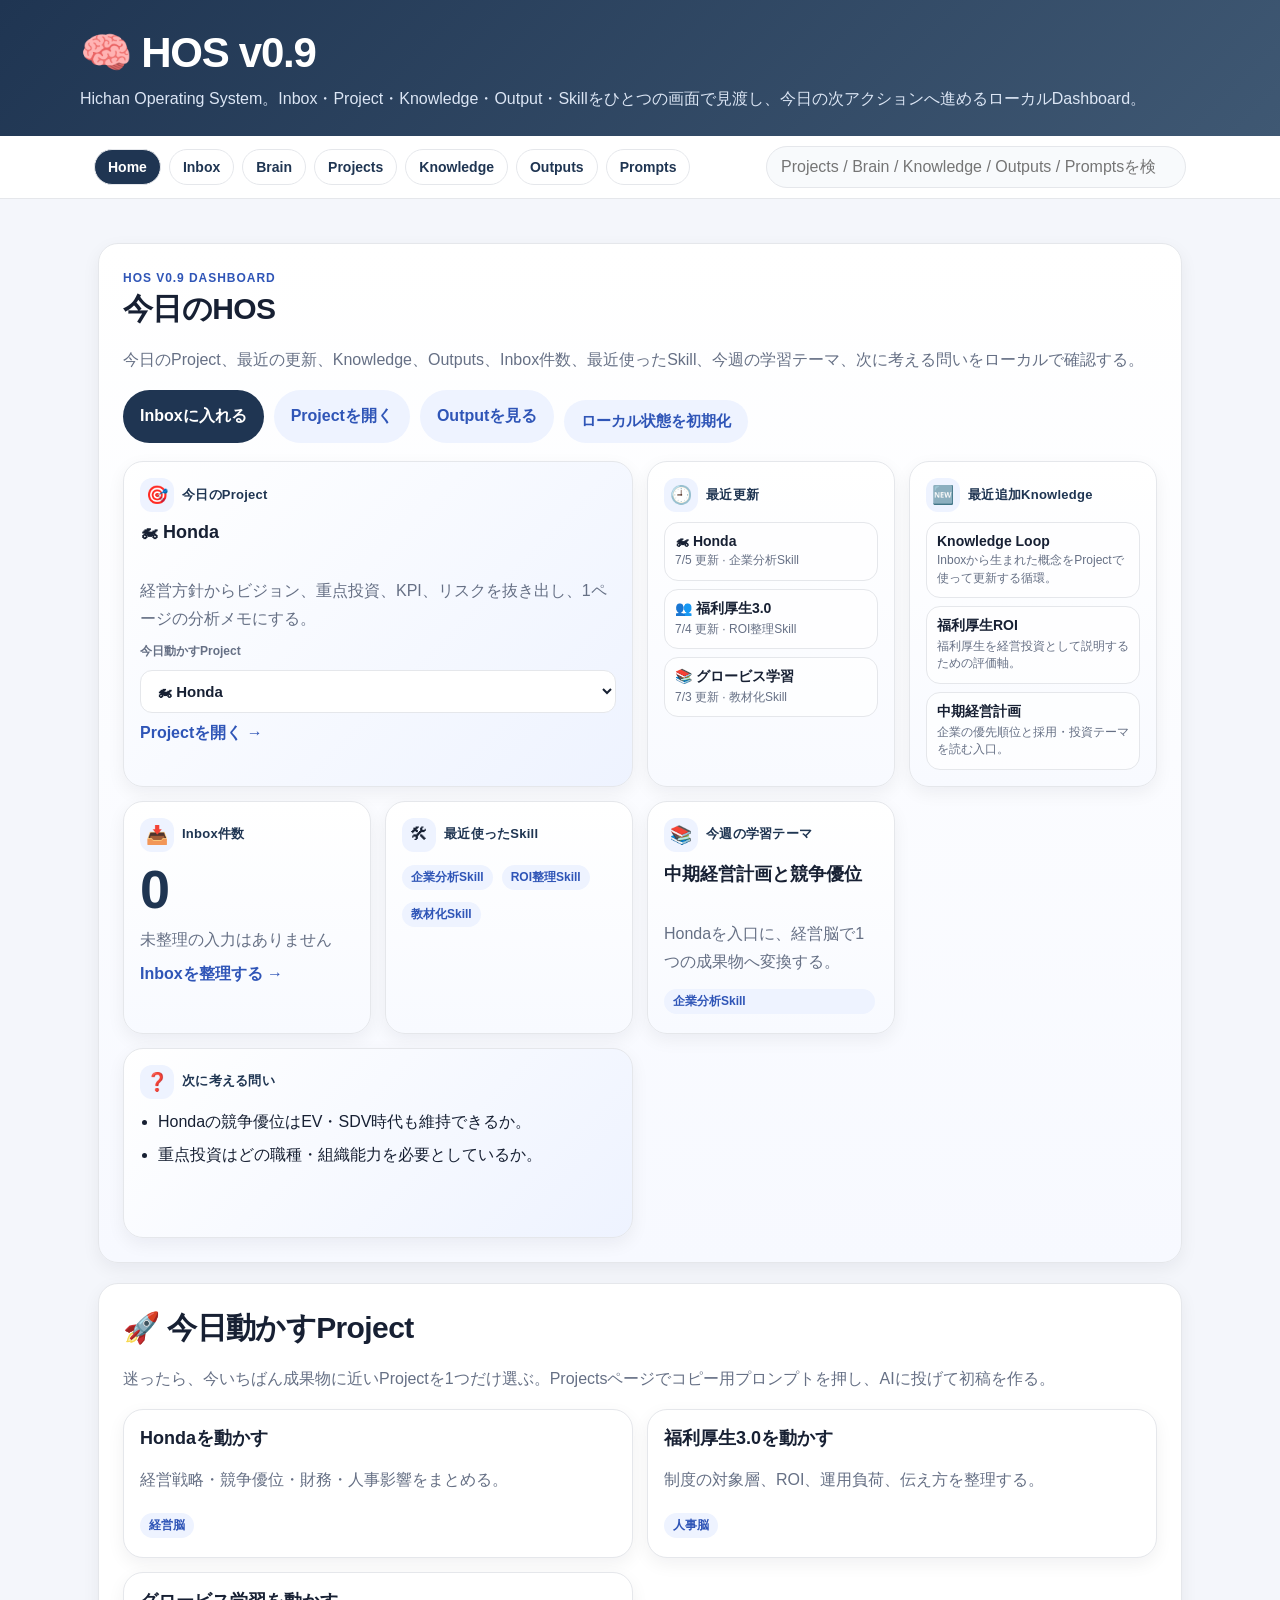
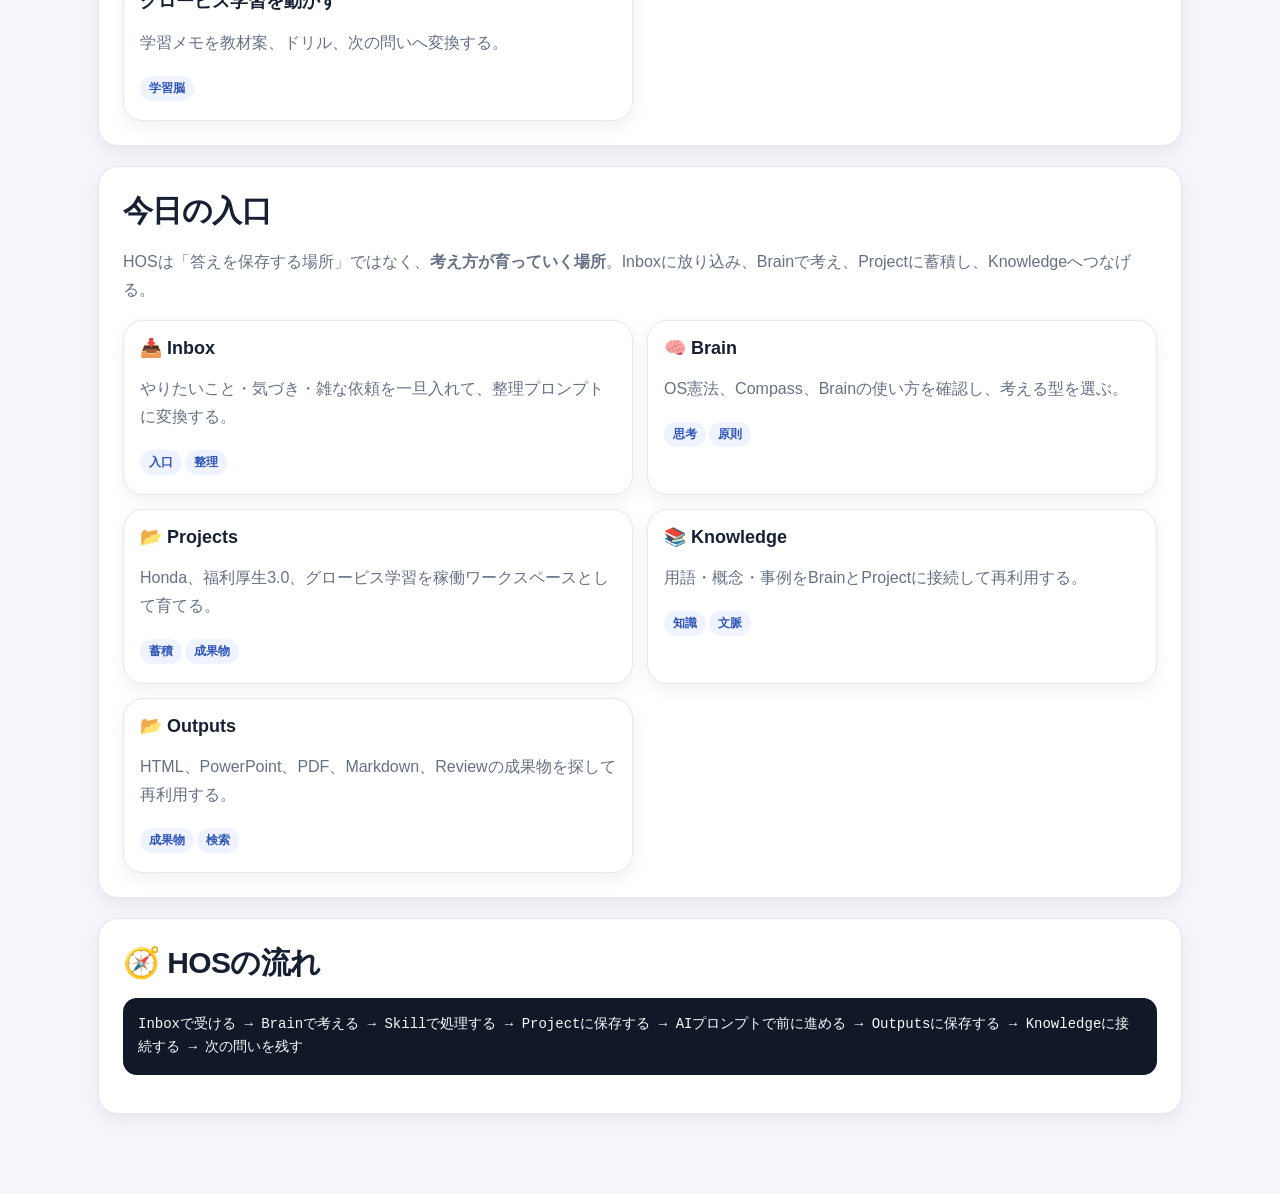
==== index.html @ cfd5c07a "📂 HOS v0.9 Outputs Library" ====
<!DOCTYPE html><html lang="ja"><head><meta charset="UTF-8"><meta name="viewport" content="width=device-width,initial-scale=1.0"><title>HOS v0.9 | Dashboard</title><link rel="stylesheet" href="style.css"></head><body>
<header><div class="header-inner"><h1>🧠 HOS v0.9</h1><p>Hichan Operating System。Inbox・Project・Knowledge・Output・Skillをひとつの画面で見渡し、今日の次アクションへ進めるローカルDashboard。</p></div></header><nav><div class="nav-inner"><div class="nav-links"><a class="active" href="index.html">Home</a><a href="inbox.html">Inbox</a><a href="brain.html">Brain</a><a href="projects.html">Projects</a><a href="knowledge.html">Knowledge</a><a href="outputs.html">Outputs</a><a href="prompts.html">Prompts</a></div><div class="global-search" role="search"><label class="sr-only" for="globalSearch">HOS全体を検索</label><input id="globalSearch" type="search" placeholder="Projects / Brain / Knowledge / Outputs / Promptsを検索" autocomplete="off"><div id="searchResults" class="search-results" aria-live="polite"></div></div></div></nav>
<main>
<section class="dashboard real-dashboard" id="dashboard"><div class="section-head"><p class="eyebrow">HOS v0.9 Dashboard</p><h2>今日のHOS</h2><p>今日のProject、最近の更新、Knowledge、Outputs、Inbox件数、最近使ったSkill、今週の学習テーマ、次に考える問いをローカルで確認する。</p></div>
<div class="dashboard-actions"><a class="button-link" href="inbox.html">Inboxに入れる</a><a class="button-link ghost" href="projects.html">Projectを開く</a><a class="button-link ghost" href="outputs.html">Outputを見る</a><button class="copy" type="button" onclick="resetDashboardLocalData()">ローカル状態を初期化</button></div>
<div class="dashboard-grid widgets">
<section class="dash-card widget today-project" id="widget-today-project"><div class="widget-head"><span>🎯</span><p>今日のProject</p></div><h3 id="todayProjectTitle">読み込み中</h3><p id="todayProjectSummary">Projectを選ぶと、次アクションとAI Launchへすぐ移動できます。</p><label class="field-label" for="todayProjectSelect">今日動かすProject</label><select id="todayProjectSelect" class="selectbox" aria-label="今日のProjectを選択"></select><a id="todayProjectLink" class="text-link" href="projects.html">Projectを開く →</a></section>
<section class="dash-card widget" id="widget-recent-updates"><div class="widget-head"><span>🕘</span><p>最近更新</p></div><div id="recentUpdates" class="widget-list"></div></section>
<section class="dash-card widget" id="widget-recent-knowledge"><div class="widget-head"><span>🆕</span><p>最近追加Knowledge</p></div><div id="recentKnowledge" class="widget-list"></div></section>
<section class="dash-card widget metric" id="widget-inbox-count"><div class="widget-head"><span>📥</span><p>Inbox件数</p></div><strong id="inboxCount">0</strong><p id="inboxCountLabel">未整理の入力</p><a class="text-link" href="inbox.html">Inboxを整理する →</a></section>
<section class="dash-card widget" id="widget-recent-skills"><div class="widget-head"><span>🛠</span><p>最近使ったSkill</p></div><div id="recentSkills" class="skill-stack"></div></section>
<section class="dash-card widget" id="widget-week-theme"><div class="widget-head"><span>📚</span><p>今週の学習テーマ</p></div><h3 id="weekThemeTitle">読み込み中</h3><p id="weekThemeSummary"></p><span id="weekThemeBadge" class="badge"></span></section>
<section class="dash-card widget questions" id="widget-next-questions"><div class="widget-head"><span>❓</span><p>次に考える問い</p></div><ul id="nextQuestions"></ul></section>
</div></section>
<section class="section" id="dashboard-projects"><h2>🚀 今日動かすProject</h2><p>迷ったら、今いちばん成果物に近いProjectを1つだけ選ぶ。Projectsページでコピー用プロンプトを押し、AIに投げて初稿を作る。</p><div class="grid"><a class="card" href="projects.html#honda"><h3>Hondaを動かす</h3><p>経営戦略・競争優位・財務・人事影響をまとめる。</p><span class="badge">経営脳</span></a><a class="card" href="projects.html#benefits"><h3>福利厚生3.0を動かす</h3><p>制度の対象層、ROI、運用負荷、伝え方を整理する。</p><span class="badge">人事脳</span></a><a class="card" href="projects.html#globis"><h3>グロービス学習を動かす</h3><p>学習メモを教材案、ドリル、次の問いへ変換する。</p><span class="badge">学習脳</span></a></div></section>
<section class="hero" id="home-entry"><h2>今日の入口</h2><p>HOSは「答えを保存する場所」ではなく、<b>考え方が育っていく場所</b>。Inboxに放り込み、Brainで考え、Projectに蓄積し、Knowledgeへつなげる。</p><div class="grid"><a class="card" href="inbox.html"><h3>📥 Inbox</h3><p>やりたいこと・気づき・雑な依頼を一旦入れて、整理プロンプトに変換する。</p><span class="badge">入口</span><span class="badge">整理</span></a><a class="card" href="brain.html"><h3>🧠 Brain</h3><p>OS憲法、Compass、Brainの使い方を確認し、考える型を選ぶ。</p><span class="badge">思考</span><span class="badge">原則</span></a><a class="card" href="projects.html"><h3>📂 Projects</h3><p>Honda、福利厚生3.0、グロービス学習を稼働ワークスペースとして育てる。</p><span class="badge">蓄積</span><span class="badge">成果物</span></a><a class="card" href="knowledge.html"><h3>📚 Knowledge</h3><p>用語・概念・事例をBrainとProjectに接続して再利用する。</p><span class="badge">知識</span><span class="badge">文脈</span></a><a class="card" href="outputs.html"><h3>📂 Outputs</h3><p>HTML、PowerPoint、PDF、Markdown、Reviewの成果物を探して再利用する。</p><span class="badge">成果物</span><span class="badge">検索</span></a></div></section><section class="section"><h2>🧭 HOSの流れ</h2><pre>Inboxで受ける → Brainで考える → Skillで処理する → Projectに保存する → AIプロンプトで前に進める → Outputsに保存する → Knowledgeに接続する → 次の問いを残す</pre></section></main><script src="script.js"></script></body></html>
---- style.css ----
:root{--bg:#f4f6fb;--card:#fff;--text:#172033;--sub:#667085;--main:#1f3552;--accent:#2f55b7;--line:#e5e7eb;--soft:#eef3ff;--soft2:#f8fafc;--good:#067647;--warn:#c2410c}
*{box-sizing:border-box}body{margin:0;font-family:-apple-system,BlinkMacSystemFont,"Segoe UI",sans-serif;background:var(--bg);color:var(--text)}
header{background:linear-gradient(135deg,#1f3552,#3f5873);color:white;padding:28px 18px 24px}.header-inner,main,.nav-inner{max-width:1120px;margin:auto}
h1{margin:0;font-size:clamp(28px,8vw,42px);letter-spacing:-.03em}h2{font-size:clamp(22px,6vw,30px);letter-spacing:-.02em}header p{margin:8px 0 0;color:#dce6f5;line-height:1.7}
nav{position:sticky;top:0;z-index:10;background:rgba(255,255,255,.96);border-bottom:1px solid var(--line);backdrop-filter:blur(10px)}.nav-inner{display:flex;gap:8px;overflow-x:auto;padding:10px 14px}
nav a{flex:0 0 auto;text-decoration:none;color:var(--main);background:#fff;border:1px solid var(--line);border-radius:999px;padding:9px 13px;font-size:14px;font-weight:700}nav a.active{background:var(--main);color:white}
main{padding:18px 14px 52px}.hero,.section,.dashboard,.card,.project,.panel,.dash-card{background:white;border:1px solid var(--line);border-radius:20px;box-shadow:0 6px 18px rgba(16,24,40,.06)}
.hero,.section,.dashboard{padding:18px;margin:16px 0}.hero{padding:22px}.hero h2,.section h2,.dashboard h2{margin:0 0 8px}.section-head p{margin-bottom:0}.eyebrow{font-size:12px;font-weight:800;color:var(--accent);text-transform:uppercase;letter-spacing:.08em;margin:0 0 6px}
p{line-height:1.75;color:var(--sub)}.grid,.dashboard-grid{display:grid;grid-template-columns:1fr;gap:14px}.card,.panel,.dash-card{padding:16px;text-decoration:none;color:var(--text);display:block}.card h3,.panel h3,.project h3,.dash-card h3{margin:0 0 8px;font-size:18px}.card:hover{border-color:#b9c7ff;transform:translateY(-1px)}
.dash-card{background:linear-gradient(180deg,#fff,#f8faff)}.dash-card p{margin-bottom:0}.badge{display:inline-block;background:var(--soft);color:var(--accent);border-radius:999px;padding:4px 9px;margin:3px 3px 3px 0;font-size:12px;font-weight:700}
.status{display:inline-block;border-radius:999px;padding:4px 9px;font-size:12px;background:#ecfdf3;color:var(--good);vertical-align:middle}.status.design{background:#fff7ed;color:var(--warn)}
ul,ol{line-height:1.75;margin:8px 0 0 20px;padding:0}pre{white-space:pre-wrap;background:#111827;color:#f9fafb;border-radius:14px;padding:15px;overflow:auto;line-height:1.7;font-size:14px}
.inputbox{width:100%;min-height:140px;border:1px solid var(--line);border-radius:14px;padding:13px;font-size:16px;line-height:1.7;background:#fff}button{border:0;border-radius:999px;background:var(--main);color:white;padding:12px 17px;font-size:15px;font-weight:800;margin-top:10px}.copy{background:var(--soft);color:var(--accent)}
.project{padding:18px;margin:16px 0}.project h2{margin:0 0 4px;font-size:clamp(22px,6vw,28px)}.small{font-size:13px;color:var(--sub)}.project-detail{display:grid;grid-template-columns:1fr;gap:12px;margin-top:14px}.project-detail>div{background:var(--soft2);border:1px solid var(--line);border-radius:14px;padding:14px}.project-detail p,.project-detail ul{margin-bottom:0}.timeline{display:grid;gap:12px}.timeline>div{border-left:4px solid var(--accent);background:var(--soft2);border-radius:12px;padding:12px 14px}.timeline h3{margin:0 0 4px}.timeline p{margin:0}.knowledge-card dl{margin:0}.knowledge-card dt{font-weight:800;color:var(--main);margin-top:10px}.knowledge-card dd{margin:3px 0 0;color:var(--sub);line-height:1.65}
@media (min-width:720px){main{padding:24px 18px 60px}.hero,.section,.dashboard{padding:24px;margin:20px 0}.grid{grid-template-columns:repeat(2,minmax(0,1fr))}.dashboard-grid{grid-template-columns:repeat(4,minmax(0,1fr))}.project-detail{grid-template-columns:repeat(2,minmax(0,1fr))}.project-detail>div:first-child,.project-detail>div:nth-child(5),.project-detail>div:last-child{grid-column:1/-1}}
@media (min-width:1040px){.grid.knowledge-grid{grid-template-columns:repeat(3,minmax(0,1fr))}}
.nav-inner{display:flex;flex-direction:column;gap:10px;overflow:visible}.nav-links{display:flex;gap:8px;overflow-x:auto}.global-search{position:relative;min-width:0}.global-search input{width:100%;border:1px solid var(--line);border-radius:999px;padding:11px 14px;font-size:16px;background:var(--soft2);color:var(--text);outline:0}.global-search input:focus{border-color:#b9c7ff;box-shadow:0 0 0 3px rgba(47,85,183,.12);background:#fff}.search-results{display:none;position:absolute;top:calc(100% + 8px);left:0;right:0;z-index:30;background:#fff;border:1px solid var(--line);border-radius:18px;box-shadow:0 18px 38px rgba(16,24,40,.18);max-height:min(70vh,440px);overflow:auto;padding:8px}.search-results.open{display:grid;gap:6px}.search-result{display:grid;gap:3px;text-decoration:none;color:var(--text);border-radius:14px;padding:11px 12px}.search-result:hover,.search-result:focus{background:var(--soft)}.search-result span{width:max-content;border-radius:999px;background:var(--main);color:#fff;font-size:11px;font-weight:800;padding:2px 7px}.search-result strong{font-size:15px}.search-result small{color:var(--sub);line-height:1.45;display:-webkit-box;-webkit-line-clamp:2;-webkit-box-orient:vertical;overflow:hidden}.search-empty{margin:0;padding:12px;color:var(--sub)}mark{background:#fff2a8;color:inherit;border-radius:4px;padding:0 2px}.target-flash{animation:targetFlash 1.4s ease}@keyframes targetFlash{0%,70%{box-shadow:0 0 0 5px rgba(47,85,183,.18),0 6px 18px rgba(16,24,40,.06)}100%{box-shadow:0 6px 18px rgba(16,24,40,.06)}}.sr-only{position:absolute;width:1px;height:1px;padding:0;margin:-1px;overflow:hidden;clip:rect(0,0,0,0);white-space:nowrap;border:0}
@media (min-width:760px){.nav-inner{display:grid;grid-template-columns:auto minmax(280px,420px);align-items:center}.global-search{justify-self:end;width:min(420px,38vw)}}
.ai-launcher{background:linear-gradient(180deg,#f8faff,#eef3ff)!important}.ai-buttons{display:flex;flex-wrap:wrap;gap:8px;margin-top:10px}.ai-button{display:inline-flex;align-items:center;gap:6px;margin-top:0;border:1px solid transparent;box-shadow:0 6px 14px rgba(16,24,40,.08)}.ai-button.chatgpt{background:#10a37f}.ai-button.claude{background:#8a5a44}.ai-button.codex{background:#111827}.toast{position:fixed;left:50%;bottom:24px;z-index:100;transform:translate(-50%,16px);opacity:0;pointer-events:none;background:#111827;color:#fff;border-radius:999px;padding:12px 18px;font-weight:800;box-shadow:0 18px 38px rgba(16,24,40,.24);transition:opacity .2s ease,transform .2s ease}.toast.show{opacity:1;transform:translate(-50%,0)}.prompt-category h2{margin-bottom:14px}.prompt-category .panel{background:linear-gradient(180deg,#fff,#f8faff)}
.knowledge-toolbar{display:grid;gap:14px}.knowledge-toolbar>div{background:var(--soft2);border:1px solid var(--line);border-radius:16px;padding:14px}.knowledge-toolbar h3{margin:0 0 8px;font-size:15px;color:var(--main)}.badge.category{background:#eef3ff;color:#2f55b7}.badge.tag{background:#f2f4f7;color:#475467}.difficulty{display:inline-block;border-radius:999px;padding:4px 9px;margin:3px 3px 3px 0;font-size:12px;font-weight:800}.difficulty.basic{background:#ecfdf3;color:#067647}.difficulty.intermediate{background:#fffaeb;color:#b54708}.difficulty.advanced{background:#fef3f2;color:#b42318}.status.recent{background:#eff6ff;color:#1d4ed8}.status.favorite{background:#fef9c3;color:#854d0e}.card-meta{display:flex;flex-wrap:wrap;gap:6px;margin-bottom:10px}.meta-row{margin:2px 0 10px}.mini-knowledge{background:linear-gradient(180deg,#fff,#f8faff)}.mini-knowledge h3{margin-top:8px}.mini-knowledge p{margin-bottom:0}.knowledge-card{position:relative}.knowledge-card h3{font-size:20px}.knowledge-card dl{border-top:1px solid var(--line);padding-top:4px}@media (min-width:720px){.knowledge-toolbar{grid-template-columns:repeat(3,minmax(0,1fr))}}
.real-dashboard{background:linear-gradient(180deg,#fff,#f7f9ff)}.dashboard-actions{display:flex;flex-wrap:wrap;gap:10px;margin:16px 0 18px}.button-link{display:inline-flex;align-items:center;justify-content:center;border-radius:999px;background:var(--main);color:#fff;text-decoration:none;padding:12px 17px;font-weight:800}.button-link.ghost{background:var(--soft);color:var(--accent)}.widgets{grid-template-columns:1fr}.widget{display:flex;flex-direction:column;gap:10px;min-height:190px}.widget.today-project,.widget.questions{background:linear-gradient(135deg,#fff,#eef3ff)}.widget-head{display:flex;align-items:center;gap:8px}.widget-head span{display:grid;place-items:center;width:34px;height:34px;border-radius:12px;background:var(--soft);font-size:18px}.widget-head p{margin:0;color:var(--main);font-size:13px;font-weight:900;letter-spacing:.02em}.field-label{font-size:12px;font-weight:800;color:var(--sub)}.selectbox{width:100%;border:1px solid var(--line);border-radius:12px;background:#fff;color:var(--text);padding:11px 12px;font-size:15px;font-weight:700}.selectbox:focus{outline:0;border-color:#b9c7ff;box-shadow:0 0 0 3px rgba(47,85,183,.12)}.text-link{color:var(--accent);font-weight:900;text-decoration:none}.widget-list{display:grid;gap:8px}.mini-row{display:grid;gap:3px;text-decoration:none;color:var(--text);background:rgba(255,255,255,.72);border:1px solid var(--line);border-radius:14px;padding:10px}.mini-row strong{font-size:14px}.mini-row span{color:var(--sub);font-size:12px;line-height:1.45}.metric strong{font-size:54px;line-height:1;color:var(--main);letter-spacing:-.05em}.metric p{margin:0}.skill-stack{display:flex;flex-wrap:wrap;gap:6px}.questions ul{margin:0 0 0 18px}.questions li{margin-bottom:8px;line-height:1.6;color:var(--text)}
@media (min-width:720px){.dashboard-grid.widgets{grid-template-columns:repeat(2,minmax(0,1fr))}.widget.today-project,.widget.questions{grid-column:span 2}}
@media (min-width:1040px){.dashboard-grid.widgets{grid-template-columns:repeat(4,minmax(0,1fr))}.widget.today-project{grid-column:span 2}.widget.questions{grid-column:span 2}.widget.metric{grid-row:span 1}}
.outputs-hero{background:linear-gradient(180deg,#fff,#f7fbff)}.output-stats{grid-template-columns:1fr}.output-toolbar{display:grid;gap:12px;margin-top:10px}.filter-input{width:100%;border:1px solid var(--line);border-radius:12px;background:#fff;color:var(--text);padding:11px 12px;font-size:15px}.filter-input:focus{outline:0;border-color:#b9c7ff;box-shadow:0 0 0 3px rgba(47,85,183,.12)}.tag-cloud{margin-top:12px}.outputs-grid{align-items:stretch}.output-card{display:flex;flex-direction:column;gap:12px;position:relative}.output-top{display:flex;align-items:flex-start;justify-content:space-between;gap:10px}.output-type{display:inline-flex;align-items:center;gap:6px;border-radius:999px;background:var(--main);color:#fff;font-size:12px;font-weight:900;padding:5px 10px}.favorite-star{border:1px solid #fde68a;background:#fef9c3;color:#854d0e;border-radius:999px;font-size:12px;font-weight:900;padding:5px 9px}.output-card h3{margin:0;font-size:20px}.output-meta{display:grid;gap:8px;border-top:1px solid var(--line);padding-top:10px}.output-meta div{display:grid;gap:2px}.output-meta dt{font-size:12px;font-weight:900;color:var(--main)}.output-meta dd{margin:0;color:var(--sub);line-height:1.55}.download-link{margin-top:auto;display:inline-flex;width:max-content;align-items:center;justify-content:center;border-radius:999px;background:var(--soft);color:var(--accent);text-decoration:none;padding:10px 13px;font-weight:900}.output-empty{grid-column:1/-1;margin:0;padding:18px;border:1px dashed var(--line);border-radius:16px;color:var(--sub);background:var(--soft2)}
@media (min-width:720px){.output-stats{grid-template-columns:repeat(5,minmax(0,1fr))}.output-toolbar{grid-template-columns:2fr 1fr 1fr}.outputs-grid{grid-template-columns:repeat(2,minmax(0,1fr))}}
@media (min-width:1040px){.outputs-grid{grid-template-columns:repeat(3,minmax(0,1fr))}}
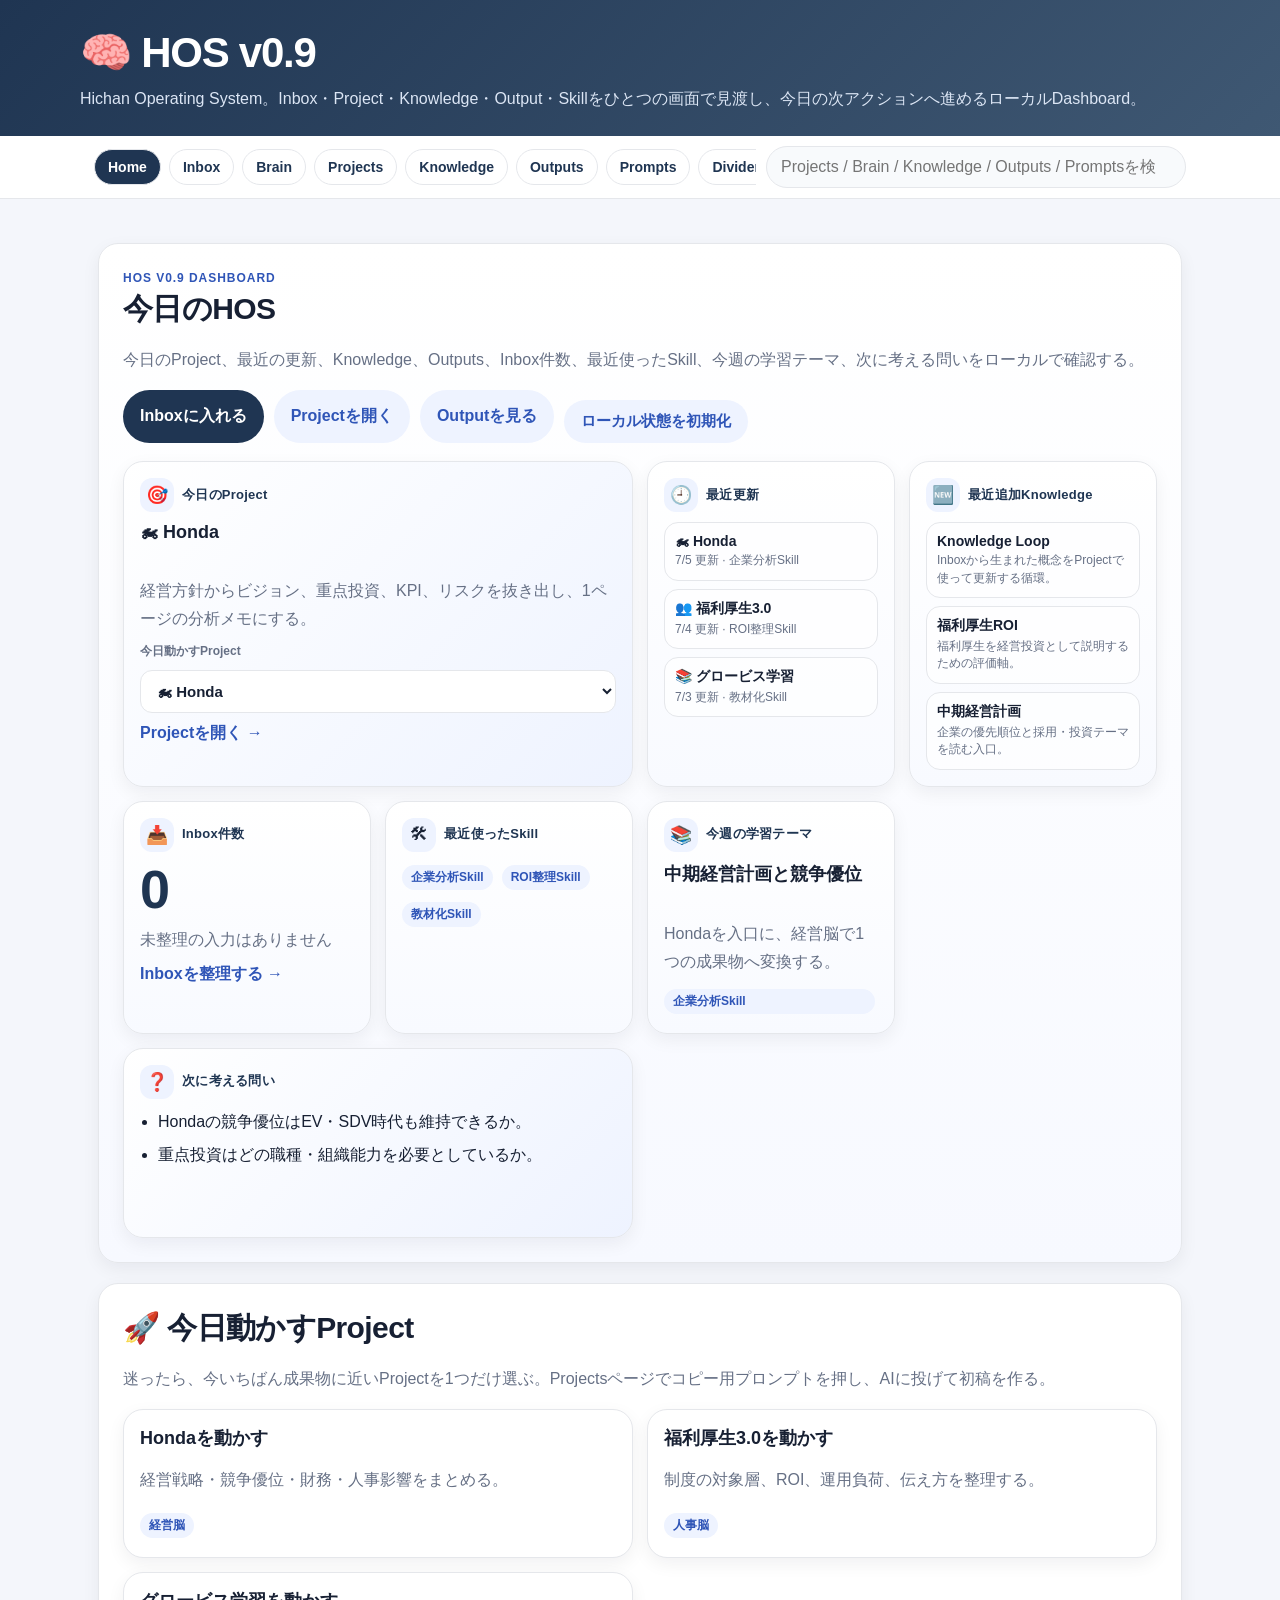
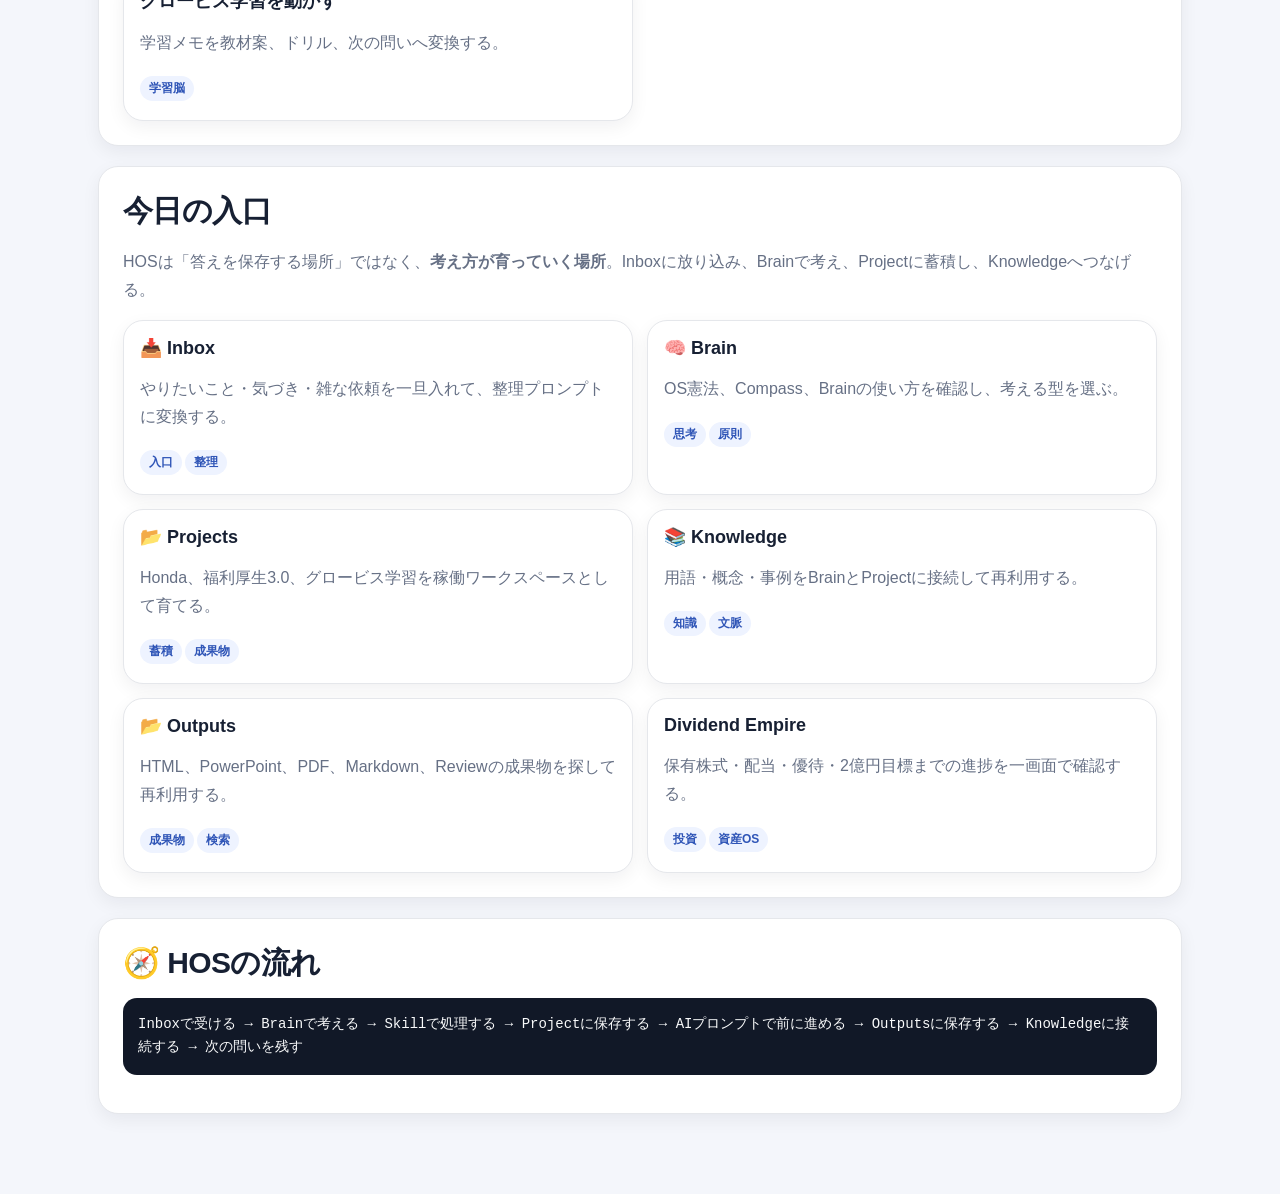
==== commit 24b35e7c: "Add Dividend Empire dashboard" ====
--- a/index.html
+++ b/index.html
@@ -1,5 +1,5 @@
 <!DOCTYPE html><html lang="ja"><head><meta charset="UTF-8"><meta name="viewport" content="width=device-width,initial-scale=1.0"><title>HOS v0.9 | Dashboard</title><link rel="stylesheet" href="style.css"></head><body>
-<header><div class="header-inner"><h1>🧠 HOS v0.9</h1><p>Hichan Operating System。Inbox・Project・Knowledge・Output・Skillをひとつの画面で見渡し、今日の次アクションへ進めるローカルDashboard。</p></div></header><nav><div class="nav-inner"><div class="nav-links"><a class="active" href="index.html">Home</a><a href="inbox.html">Inbox</a><a href="brain.html">Brain</a><a href="projects.html">Projects</a><a href="knowledge.html">Knowledge</a><a href="outputs.html">Outputs</a><a href="prompts.html">Prompts</a></div><div class="global-search" role="search"><label class="sr-only" for="globalSearch">HOS全体を検索</label><input id="globalSearch" type="search" placeholder="Projects / Brain / Knowledge / Outputs / Promptsを検索" autocomplete="off"><div id="searchResults" class="search-results" aria-live="polite"></div></div></div></nav>
+<header><div class="header-inner"><h1>🧠 HOS v0.9</h1><p>Hichan Operating System。Inbox・Project・Knowledge・Output・Skillをひとつの画面で見渡し、今日の次アクションへ進めるローカルDashboard。</p></div></header><nav><div class="nav-inner"><div class="nav-links"><a class="active" href="index.html">Home</a><a href="inbox.html">Inbox</a><a href="brain.html">Brain</a><a href="projects.html">Projects</a><a href="knowledge.html">Knowledge</a><a href="outputs.html">Outputs</a><a href="prompts.html">Prompts</a><a href="dividend.html">Dividend Empire</a></div><div class="global-search" role="search"><label class="sr-only" for="globalSearch">HOS全体を検索</label><input id="globalSearch" type="search" placeholder="Projects / Brain / Knowledge / Outputs / Promptsを検索" autocomplete="off"><div id="searchResults" class="search-results" aria-live="polite"></div></div></div></nav>
 <main>
 <section class="dashboard real-dashboard" id="dashboard"><div class="section-head"><p class="eyebrow">HOS v0.9 Dashboard</p><h2>今日のHOS</h2><p>今日のProject、最近の更新、Knowledge、Outputs、Inbox件数、最近使ったSkill、今週の学習テーマ、次に考える問いをローカルで確認する。</p></div>
 <div class="dashboard-actions"><a class="button-link" href="inbox.html">Inboxに入れる</a><a class="button-link ghost" href="projects.html">Projectを開く</a><a class="button-link ghost" href="outputs.html">Outputを見る</a><button class="copy" type="button" onclick="resetDashboardLocalData()">ローカル状態を初期化</button></div>
@@ -13,4 +13,4 @@
 <section class="dash-card widget questions" id="widget-next-questions"><div class="widget-head"><span>❓</span><p>次に考える問い</p></div><ul id="nextQuestions"></ul></section>
 </div></section>
 <section class="section" id="dashboard-projects"><h2>🚀 今日動かすProject</h2><p>迷ったら、今いちばん成果物に近いProjectを1つだけ選ぶ。Projectsページでコピー用プロンプトを押し、AIに投げて初稿を作る。</p><div class="grid"><a class="card" href="projects.html#honda"><h3>Hondaを動かす</h3><p>経営戦略・競争優位・財務・人事影響をまとめる。</p><span class="badge">経営脳</span></a><a class="card" href="projects.html#benefits"><h3>福利厚生3.0を動かす</h3><p>制度の対象層、ROI、運用負荷、伝え方を整理する。</p><span class="badge">人事脳</span></a><a class="card" href="projects.html#globis"><h3>グロービス学習を動かす</h3><p>学習メモを教材案、ドリル、次の問いへ変換する。</p><span class="badge">学習脳</span></a></div></section>
-<section class="hero" id="home-entry"><h2>今日の入口</h2><p>HOSは「答えを保存する場所」ではなく、<b>考え方が育っていく場所</b>。Inboxに放り込み、Brainで考え、Projectに蓄積し、Knowledgeへつなげる。</p><div class="grid"><a class="card" href="inbox.html"><h3>📥 Inbox</h3><p>やりたいこと・気づき・雑な依頼を一旦入れて、整理プロンプトに変換する。</p><span class="badge">入口</span><span class="badge">整理</span></a><a class="card" href="brain.html"><h3>🧠 Brain</h3><p>OS憲法、Compass、Brainの使い方を確認し、考える型を選ぶ。</p><span class="badge">思考</span><span class="badge">原則</span></a><a class="card" href="projects.html"><h3>📂 Projects</h3><p>Honda、福利厚生3.0、グロービス学習を稼働ワークスペースとして育てる。</p><span class="badge">蓄積</span><span class="badge">成果物</span></a><a class="card" href="knowledge.html"><h3>📚 Knowledge</h3><p>用語・概念・事例をBrainとProjectに接続して再利用する。</p><span class="badge">知識</span><span class="badge">文脈</span></a><a class="card" href="outputs.html"><h3>📂 Outputs</h3><p>HTML、PowerPoint、PDF、Markdown、Reviewの成果物を探して再利用する。</p><span class="badge">成果物</span><span class="badge">検索</span></a></div></section><section class="section"><h2>🧭 HOSの流れ</h2><pre>Inboxで受ける → Brainで考える → Skillで処理する → Projectに保存する → AIプロンプトで前に進める → Outputsに保存する → Knowledgeに接続する → 次の問いを残す</pre></section></main><script src="script.js"></script></body></html>
+<section class="hero" id="home-entry"><h2>今日の入口</h2><p>HOSは「答えを保存する場所」ではなく、<b>考え方が育っていく場所</b>。Inboxに放り込み、Brainで考え、Projectに蓄積し、Knowledgeへつなげる。</p><div class="grid"><a class="card" href="inbox.html"><h3>📥 Inbox</h3><p>やりたいこと・気づき・雑な依頼を一旦入れて、整理プロンプトに変換する。</p><span class="badge">入口</span><span class="badge">整理</span></a><a class="card" href="brain.html"><h3>🧠 Brain</h3><p>OS憲法、Compass、Brainの使い方を確認し、考える型を選ぶ。</p><span class="badge">思考</span><span class="badge">原則</span></a><a class="card" href="projects.html"><h3>📂 Projects</h3><p>Honda、福利厚生3.0、グロービス学習を稼働ワークスペースとして育てる。</p><span class="badge">蓄積</span><span class="badge">成果物</span></a><a class="card" href="knowledge.html"><h3>📚 Knowledge</h3><p>用語・概念・事例をBrainとProjectに接続して再利用する。</p><span class="badge">知識</span><span class="badge">文脈</span></a><a class="card" href="outputs.html"><h3>📂 Outputs</h3><p>HTML、PowerPoint、PDF、Markdown、Reviewの成果物を探して再利用する。</p><span class="badge">成果物</span><span class="badge">検索</span></a><a class="card" href="dividend.html"><h3>Dividend Empire</h3><p>保有株式・配当・優待・2億円目標までの進捗を一画面で確認する。</p><span class="badge">投資</span><span class="badge">資産OS</span></a></div></section><section class="section"><h2>🧭 HOSの流れ</h2><pre>Inboxで受ける → Brainで考える → Skillで処理する → Projectに保存する → AIプロンプトで前に進める → Outputsに保存する → Knowledgeに接続する → 次の問いを残す</pre></section></main><script src="script.js"></script></body></html>
--- a/style.css
+++ b/style.css
@@ -24,3 +24,4 @@
 .outputs-hero{background:linear-gradient(180deg,#fff,#f7fbff)}.output-stats{grid-template-columns:1fr}.output-toolbar{display:grid;gap:12px;margin-top:10px}.filter-input{width:100%;border:1px solid var(--line);border-radius:12px;background:#fff;color:var(--text);padding:11px 12px;font-size:15px}.filter-input:focus{outline:0;border-color:#b9c7ff;box-shadow:0 0 0 3px rgba(47,85,183,.12)}.tag-cloud{margin-top:12px}.outputs-grid{align-items:stretch}.output-card{display:flex;flex-direction:column;gap:12px;position:relative}.output-top{display:flex;align-items:flex-start;justify-content:space-between;gap:10px}.output-type{display:inline-flex;align-items:center;gap:6px;border-radius:999px;background:var(--main);color:#fff;font-size:12px;font-weight:900;padding:5px 10px}.favorite-star{border:1px solid #fde68a;background:#fef9c3;color:#854d0e;border-radius:999px;font-size:12px;font-weight:900;padding:5px 9px}.output-card h3{margin:0;font-size:20px}.output-meta{display:grid;gap:8px;border-top:1px solid var(--line);padding-top:10px}.output-meta div{display:grid;gap:2px}.output-meta dt{font-size:12px;font-weight:900;color:var(--main)}.output-meta dd{margin:0;color:var(--sub);line-height:1.55}.download-link{margin-top:auto;display:inline-flex;width:max-content;align-items:center;justify-content:center;border-radius:999px;background:var(--soft);color:var(--accent);text-decoration:none;padding:10px 13px;font-weight:900}.output-empty{grid-column:1/-1;margin:0;padding:18px;border:1px dashed var(--line);border-radius:16px;color:var(--sub);background:var(--soft2)}
 @media (min-width:720px){.output-stats{grid-template-columns:repeat(5,minmax(0,1fr))}.output-toolbar{grid-template-columns:2fr 1fr 1fr}.outputs-grid{grid-template-columns:repeat(2,minmax(0,1fr))}}
 @media (min-width:1040px){.outputs-grid{grid-template-columns:repeat(3,minmax(0,1fr))}}
+.dividend-page{background:#08111f;color:#eef3ff}.dividend-page header{background:linear-gradient(135deg,#07111f,#132b4a 58%,#3b2b10)}.dividend-main{max-width:1280px}.dividend-hero,.dividend-panel,.dividend-note{border:1px solid rgba(226,232,240,.15);border-radius:22px;background:linear-gradient(180deg,rgba(15,31,54,.96),rgba(9,18,32,.96));box-shadow:0 18px 44px rgba(0,0,0,.22);padding:20px;margin:16px 0}.dividend-hero h2{font-size:clamp(30px,8vw,54px);margin:4px 0;color:#fff;letter-spacing:-.04em}.dividend-hero p,.dividend-panel p,.dividend-note{color:#cbd5e1}.gold{color:#d6b35a}.sample-note{display:inline-block;margin-top:12px;border:1px solid rgba(214,179,90,.45);border-radius:14px;background:rgba(214,179,90,.1);color:#f7e8b5;padding:10px 12px;line-height:1.6}.dividend-actions{display:flex;flex-wrap:wrap;gap:10px;margin-top:12px}.metric-grid{display:grid;grid-template-columns:1fr;gap:12px}.empire-metric{border:1px solid rgba(226,232,240,.12);border-radius:18px;background:rgba(255,255,255,.055);padding:14px}.empire-metric span{display:block;color:#93a4bd;font-size:12px;font-weight:900}.empire-metric strong{display:block;color:#f7d77a;font-size:clamp(22px,7vw,34px);line-height:1.2;margin-top:6px}.empire-metric.negative strong,.negative{color:#fca5a5!important}.positive{color:#86efac!important}.empire-metric input,.dividend-panel input,.sortbar select{width:100%;margin-top:10px;border:1px solid rgba(226,232,240,.2);border-radius:12px;background:#0c1728;color:#fff;padding:10px;font-size:14px}.freedom strong{display:block;font-size:46px;color:#f7d77a}.progress{height:12px;border-radius:999px;background:rgba(148,163,184,.22);overflow:hidden}.progress span{display:block;height:100%;border-radius:999px;background:linear-gradient(90deg,#d6b35a,#3ddc97)}.freedom-message{font-weight:800}.sortbar{display:flex;flex-wrap:wrap;gap:10px;align-items:end;margin-bottom:12px}.table-wrap{overflow:auto;border:1px solid rgba(226,232,240,.12);border-radius:16px}.holdings-table{width:100%;border-collapse:collapse;min-width:1320px;background:#0b1626}.holdings-table th,.holdings-table td{border-bottom:1px solid rgba(226,232,240,.1);padding:10px;text-align:left;white-space:nowrap;color:#e5edf7}.holdings-table th{position:sticky;top:0;background:#13243a;color:#f7d77a;font-size:12px}.holdings-table input{min-width:86px;margin:0}.dividend-columns{display:grid;grid-template-columns:1fr;gap:16px}.progress-line{display:grid;gap:7px;margin:12px 0}.progress-line>div:first-child{display:flex;justify-content:space-between;gap:12px;color:#e5edf7}.progress-line span{color:#f7d77a;font-weight:900}.stack-list{display:grid;gap:12px}.stack-row{display:grid;gap:7px}.stack-row b{color:#fff}.stack-row span{display:block;color:#9fb0c7;font-size:13px}.stack{display:flex;height:14px;border-radius:999px;overflow:hidden;background:rgba(148,163,184,.22)}.stack .div{background:#d6b35a}.stack .ben{background:#5cc8ff}.dividend-panel h2{margin-top:0;color:#fff}.dividend-panel h3{color:#f7d77a;margin-bottom:4px}.dividend-panel ul{color:#e5edf7}.dividend-note{font-size:14px;line-height:1.7}@media (min-width:720px){.metric-grid{grid-template-columns:repeat(3,minmax(0,1fr))}.dividend-columns{grid-template-columns:1fr 1fr}.dividend-hero,.dividend-panel,.dividend-note{padding:24px}}@media (max-width:719px){.holdings-table th,.holdings-table td{padding:8px}.dividend-page nav{position:static}}
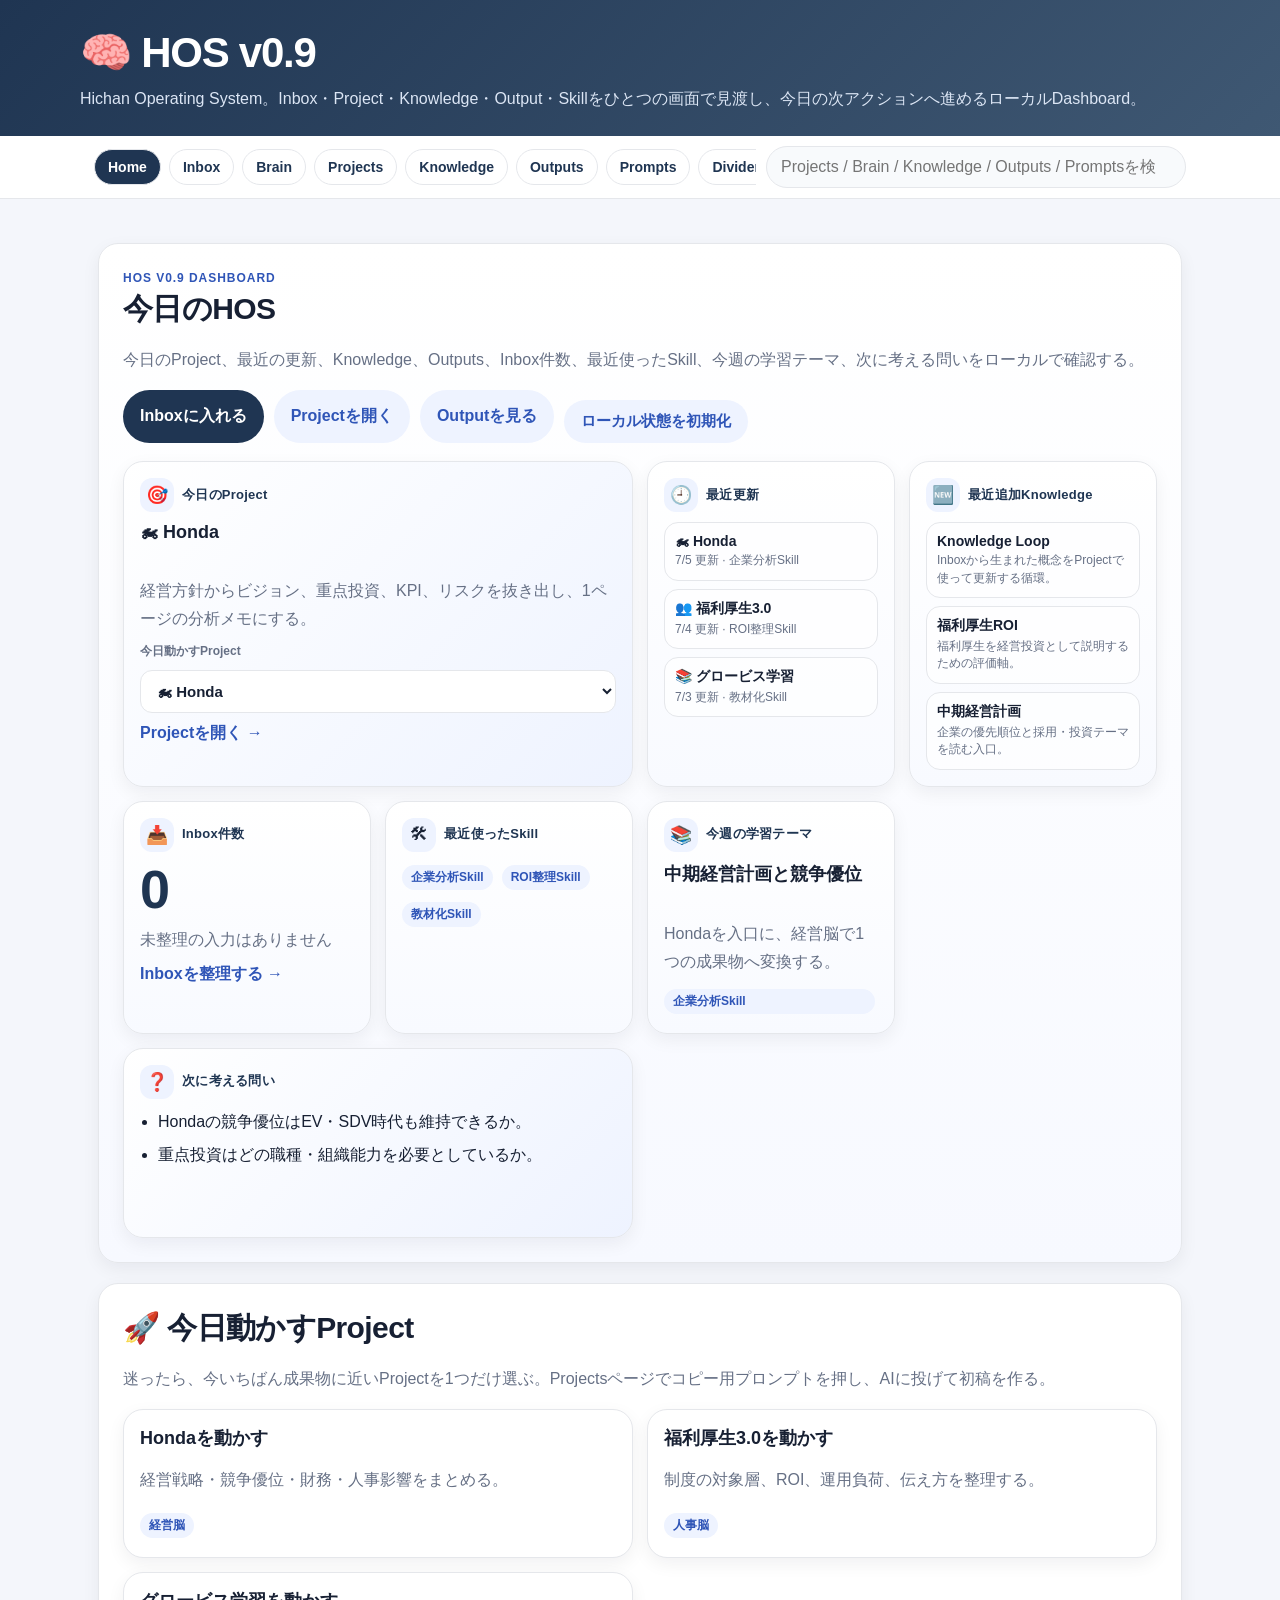
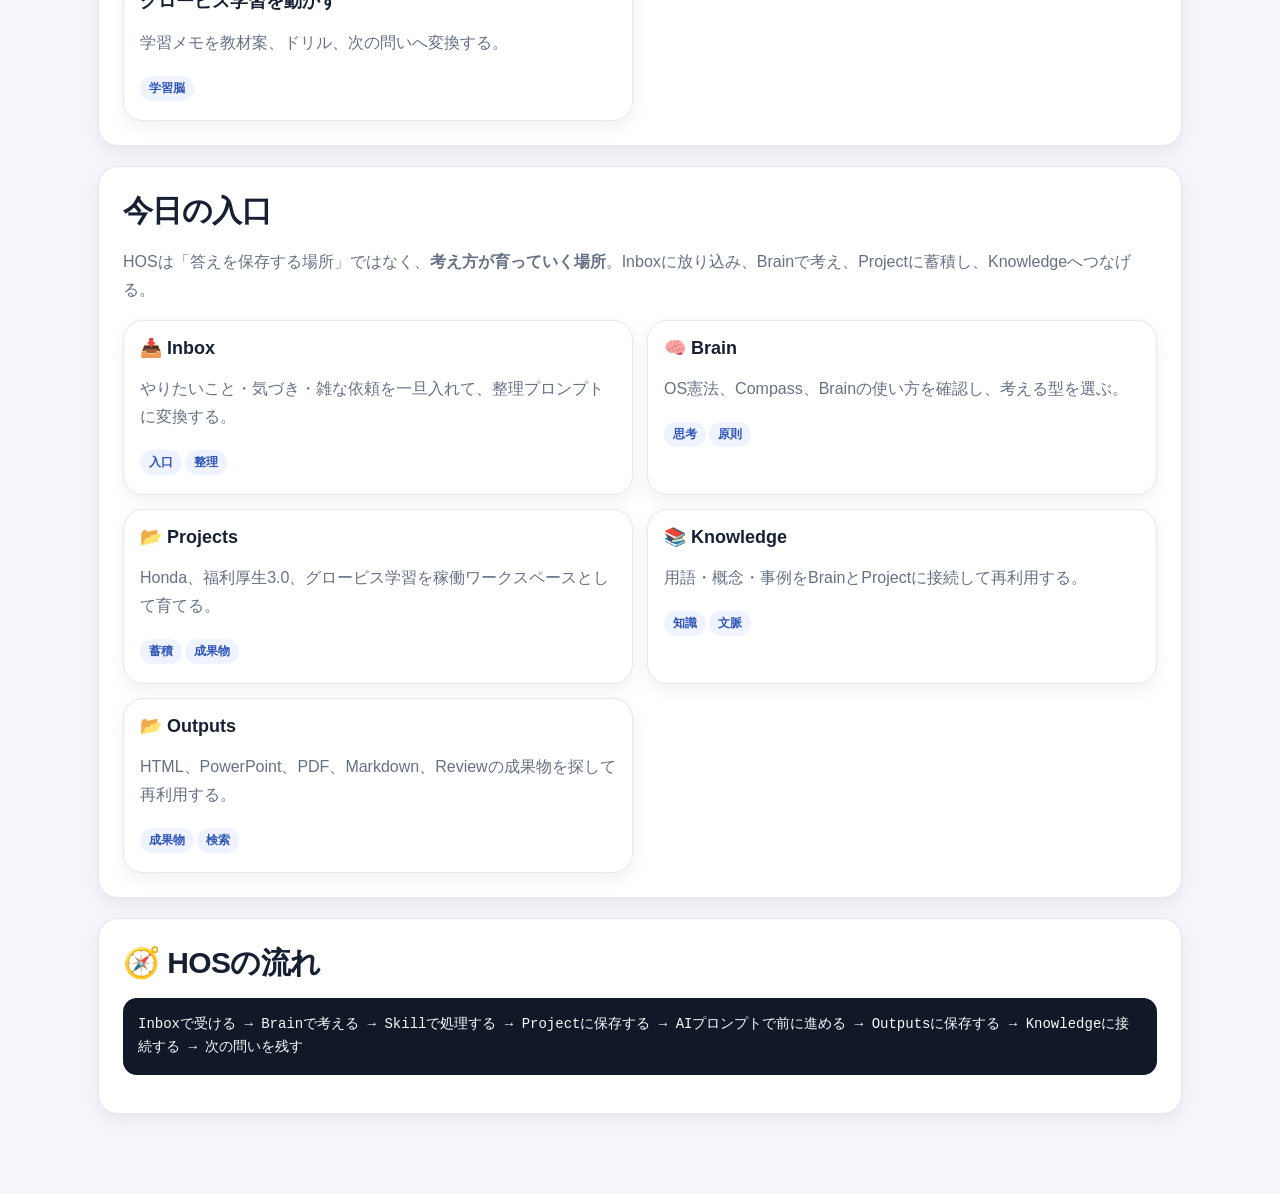
==== commit 95b57971: "Add privacy-first Dividend Empire page" ====
--- a/index.html
+++ b/index.html
@@ -1,5 +1,5 @@
 <!DOCTYPE html><html lang="ja"><head><meta charset="UTF-8"><meta name="viewport" content="width=device-width,initial-scale=1.0"><title>HOS v0.9 | Dashboard</title><link rel="stylesheet" href="style.css"></head><body>
-<header><div class="header-inner"><h1>🧠 HOS v0.9</h1><p>Hichan Operating System。Inbox・Project・Knowledge・Output・Skillをひとつの画面で見渡し、今日の次アクションへ進めるローカルDashboard。</p></div></header><nav><div class="nav-inner"><div class="nav-links"><a class="active" href="index.html">Home</a><a href="inbox.html">Inbox</a><a href="brain.html">Brain</a><a href="projects.html">Projects</a><a href="knowledge.html">Knowledge</a><a href="outputs.html">Outputs</a><a href="prompts.html">Prompts</a><a href="dividend.html">Dividend Empire</a></div><div class="global-search" role="search"><label class="sr-only" for="globalSearch">HOS全体を検索</label><input id="globalSearch" type="search" placeholder="Projects / Brain / Knowledge / Outputs / Promptsを検索" autocomplete="off"><div id="searchResults" class="search-results" aria-live="polite"></div></div></div></nav>
+<header><div class="header-inner"><h1>🧠 HOS v0.9</h1><p>Hichan Operating System。Inbox・Project・Knowledge・Output・Skillをひとつの画面で見渡し、今日の次アクションへ進めるローカルDashboard。</p></div></header><nav><div class="nav-inner"><div class="nav-links"><a class="active" href="index.html">Home</a><a href="inbox.html">Inbox</a><a href="brain.html">Brain</a><a href="projects.html">Projects</a><a href="knowledge.html">Knowledge</a><a href="outputs.html">Outputs</a><a href="prompts.html">Prompts</a><a href="dividend.html">Dividend</a></div><div class="global-search" role="search"><label class="sr-only" for="globalSearch">HOS全体を検索</label><input id="globalSearch" type="search" placeholder="Projects / Brain / Knowledge / Outputs / Promptsを検索" autocomplete="off"><div id="searchResults" class="search-results" aria-live="polite"></div></div></div></nav>
 <main>
 <section class="dashboard real-dashboard" id="dashboard"><div class="section-head"><p class="eyebrow">HOS v0.9 Dashboard</p><h2>今日のHOS</h2><p>今日のProject、最近の更新、Knowledge、Outputs、Inbox件数、最近使ったSkill、今週の学習テーマ、次に考える問いをローカルで確認する。</p></div>
 <div class="dashboard-actions"><a class="button-link" href="inbox.html">Inboxに入れる</a><a class="button-link ghost" href="projects.html">Projectを開く</a><a class="button-link ghost" href="outputs.html">Outputを見る</a><button class="copy" type="button" onclick="resetDashboardLocalData()">ローカル状態を初期化</button></div>
@@ -13,4 +13,4 @@
 <section class="dash-card widget questions" id="widget-next-questions"><div class="widget-head"><span>❓</span><p>次に考える問い</p></div><ul id="nextQuestions"></ul></section>
 </div></section>
 <section class="section" id="dashboard-projects"><h2>🚀 今日動かすProject</h2><p>迷ったら、今いちばん成果物に近いProjectを1つだけ選ぶ。Projectsページでコピー用プロンプトを押し、AIに投げて初稿を作る。</p><div class="grid"><a class="card" href="projects.html#honda"><h3>Hondaを動かす</h3><p>経営戦略・競争優位・財務・人事影響をまとめる。</p><span class="badge">経営脳</span></a><a class="card" href="projects.html#benefits"><h3>福利厚生3.0を動かす</h3><p>制度の対象層、ROI、運用負荷、伝え方を整理する。</p><span class="badge">人事脳</span></a><a class="card" href="projects.html#globis"><h3>グロービス学習を動かす</h3><p>学習メモを教材案、ドリル、次の問いへ変換する。</p><span class="badge">学習脳</span></a></div></section>
-<section class="hero" id="home-entry"><h2>今日の入口</h2><p>HOSは「答えを保存する場所」ではなく、<b>考え方が育っていく場所</b>。Inboxに放り込み、Brainで考え、Projectに蓄積し、Knowledgeへつなげる。</p><div class="grid"><a class="card" href="inbox.html"><h3>📥 Inbox</h3><p>やりたいこと・気づき・雑な依頼を一旦入れて、整理プロンプトに変換する。</p><span class="badge">入口</span><span class="badge">整理</span></a><a class="card" href="brain.html"><h3>🧠 Brain</h3><p>OS憲法、Compass、Brainの使い方を確認し、考える型を選ぶ。</p><span class="badge">思考</span><span class="badge">原則</span></a><a class="card" href="projects.html"><h3>📂 Projects</h3><p>Honda、福利厚生3.0、グロービス学習を稼働ワークスペースとして育てる。</p><span class="badge">蓄積</span><span class="badge">成果物</span></a><a class="card" href="knowledge.html"><h3>📚 Knowledge</h3><p>用語・概念・事例をBrainとProjectに接続して再利用する。</p><span class="badge">知識</span><span class="badge">文脈</span></a><a class="card" href="outputs.html"><h3>📂 Outputs</h3><p>HTML、PowerPoint、PDF、Markdown、Reviewの成果物を探して再利用する。</p><span class="badge">成果物</span><span class="badge">検索</span></a><a class="card" href="dividend.html"><h3>Dividend Empire</h3><p>保有株式・配当・優待・2億円目標までの進捗を一画面で確認する。</p><span class="badge">投資</span><span class="badge">資産OS</span></a></div></section><section class="section"><h2>🧭 HOSの流れ</h2><pre>Inboxで受ける → Brainで考える → Skillで処理する → Projectに保存する → AIプロンプトで前に進める → Outputsに保存する → Knowledgeに接続する → 次の問いを残す</pre></section></main><script src="script.js"></script></body></html>
+<section class="hero" id="home-entry"><h2>今日の入口</h2><p>HOSは「答えを保存する場所」ではなく、<b>考え方が育っていく場所</b>。Inboxに放り込み、Brainで考え、Projectに蓄積し、Knowledgeへつなげる。</p><div class="grid"><a class="card" href="inbox.html"><h3>📥 Inbox</h3><p>やりたいこと・気づき・雑な依頼を一旦入れて、整理プロンプトに変換する。</p><span class="badge">入口</span><span class="badge">整理</span></a><a class="card" href="brain.html"><h3>🧠 Brain</h3><p>OS憲法、Compass、Brainの使い方を確認し、考える型を選ぶ。</p><span class="badge">思考</span><span class="badge">原則</span></a><a class="card" href="projects.html"><h3>📂 Projects</h3><p>Honda、福利厚生3.0、グロービス学習を稼働ワークスペースとして育てる。</p><span class="badge">蓄積</span><span class="badge">成果物</span></a><a class="card" href="knowledge.html"><h3>📚 Knowledge</h3><p>用語・概念・事例をBrainとProjectに接続して再利用する。</p><span class="badge">知識</span><span class="badge">文脈</span></a><a class="card" href="outputs.html"><h3>📂 Outputs</h3><p>HTML、PowerPoint、PDF、Markdown、Reviewの成果物を探して再利用する。</p><span class="badge">成果物</span><span class="badge">検索</span></a></div></section><section class="section"><h2>🧭 HOSの流れ</h2><pre>Inboxで受ける → Brainで考える → Skillで処理する → Projectに保存する → AIプロンプトで前に進める → Outputsに保存する → Knowledgeに接続する → 次の問いを残す</pre></section></main><script src="script.js"></script></body></html>
--- a/style.css
+++ b/style.css
@@ -24,4 +24,4 @@
 .outputs-hero{background:linear-gradient(180deg,#fff,#f7fbff)}.output-stats{grid-template-columns:1fr}.output-toolbar{display:grid;gap:12px;margin-top:10px}.filter-input{width:100%;border:1px solid var(--line);border-radius:12px;background:#fff;color:var(--text);padding:11px 12px;font-size:15px}.filter-input:focus{outline:0;border-color:#b9c7ff;box-shadow:0 0 0 3px rgba(47,85,183,.12)}.tag-cloud{margin-top:12px}.outputs-grid{align-items:stretch}.output-card{display:flex;flex-direction:column;gap:12px;position:relative}.output-top{display:flex;align-items:flex-start;justify-content:space-between;gap:10px}.output-type{display:inline-flex;align-items:center;gap:6px;border-radius:999px;background:var(--main);color:#fff;font-size:12px;font-weight:900;padding:5px 10px}.favorite-star{border:1px solid #fde68a;background:#fef9c3;color:#854d0e;border-radius:999px;font-size:12px;font-weight:900;padding:5px 9px}.output-card h3{margin:0;font-size:20px}.output-meta{display:grid;gap:8px;border-top:1px solid var(--line);padding-top:10px}.output-meta div{display:grid;gap:2px}.output-meta dt{font-size:12px;font-weight:900;color:var(--main)}.output-meta dd{margin:0;color:var(--sub);line-height:1.55}.download-link{margin-top:auto;display:inline-flex;width:max-content;align-items:center;justify-content:center;border-radius:999px;background:var(--soft);color:var(--accent);text-decoration:none;padding:10px 13px;font-weight:900}.output-empty{grid-column:1/-1;margin:0;padding:18px;border:1px dashed var(--line);border-radius:16px;color:var(--sub);background:var(--soft2)}
 @media (min-width:720px){.output-stats{grid-template-columns:repeat(5,minmax(0,1fr))}.output-toolbar{grid-template-columns:2fr 1fr 1fr}.outputs-grid{grid-template-columns:repeat(2,minmax(0,1fr))}}
 @media (min-width:1040px){.outputs-grid{grid-template-columns:repeat(3,minmax(0,1fr))}}
-.dividend-page{background:#08111f;color:#eef3ff}.dividend-page header{background:linear-gradient(135deg,#07111f,#132b4a 58%,#3b2b10)}.dividend-main{max-width:1280px}.dividend-hero,.dividend-panel,.dividend-note{border:1px solid rgba(226,232,240,.15);border-radius:22px;background:linear-gradient(180deg,rgba(15,31,54,.96),rgba(9,18,32,.96));box-shadow:0 18px 44px rgba(0,0,0,.22);padding:20px;margin:16px 0}.dividend-hero h2{font-size:clamp(30px,8vw,54px);margin:4px 0;color:#fff;letter-spacing:-.04em}.dividend-hero p,.dividend-panel p,.dividend-note{color:#cbd5e1}.gold{color:#d6b35a}.sample-note{display:inline-block;margin-top:12px;border:1px solid rgba(214,179,90,.45);border-radius:14px;background:rgba(214,179,90,.1);color:#f7e8b5;padding:10px 12px;line-height:1.6}.dividend-actions{display:flex;flex-wrap:wrap;gap:10px;margin-top:12px}.metric-grid{display:grid;grid-template-columns:1fr;gap:12px}.empire-metric{border:1px solid rgba(226,232,240,.12);border-radius:18px;background:rgba(255,255,255,.055);padding:14px}.empire-metric span{display:block;color:#93a4bd;font-size:12px;font-weight:900}.empire-metric strong{display:block;color:#f7d77a;font-size:clamp(22px,7vw,34px);line-height:1.2;margin-top:6px}.empire-metric.negative strong,.negative{color:#fca5a5!important}.positive{color:#86efac!important}.empire-metric input,.dividend-panel input,.sortbar select{width:100%;margin-top:10px;border:1px solid rgba(226,232,240,.2);border-radius:12px;background:#0c1728;color:#fff;padding:10px;font-size:14px}.freedom strong{display:block;font-size:46px;color:#f7d77a}.progress{height:12px;border-radius:999px;background:rgba(148,163,184,.22);overflow:hidden}.progress span{display:block;height:100%;border-radius:999px;background:linear-gradient(90deg,#d6b35a,#3ddc97)}.freedom-message{font-weight:800}.sortbar{display:flex;flex-wrap:wrap;gap:10px;align-items:end;margin-bottom:12px}.table-wrap{overflow:auto;border:1px solid rgba(226,232,240,.12);border-radius:16px}.holdings-table{width:100%;border-collapse:collapse;min-width:1320px;background:#0b1626}.holdings-table th,.holdings-table td{border-bottom:1px solid rgba(226,232,240,.1);padding:10px;text-align:left;white-space:nowrap;color:#e5edf7}.holdings-table th{position:sticky;top:0;background:#13243a;color:#f7d77a;font-size:12px}.holdings-table input{min-width:86px;margin:0}.dividend-columns{display:grid;grid-template-columns:1fr;gap:16px}.progress-line{display:grid;gap:7px;margin:12px 0}.progress-line>div:first-child{display:flex;justify-content:space-between;gap:12px;color:#e5edf7}.progress-line span{color:#f7d77a;font-weight:900}.stack-list{display:grid;gap:12px}.stack-row{display:grid;gap:7px}.stack-row b{color:#fff}.stack-row span{display:block;color:#9fb0c7;font-size:13px}.stack{display:flex;height:14px;border-radius:999px;overflow:hidden;background:rgba(148,163,184,.22)}.stack .div{background:#d6b35a}.stack .ben{background:#5cc8ff}.dividend-panel h2{margin-top:0;color:#fff}.dividend-panel h3{color:#f7d77a;margin-bottom:4px}.dividend-panel ul{color:#e5edf7}.dividend-note{font-size:14px;line-height:1.7}@media (min-width:720px){.metric-grid{grid-template-columns:repeat(3,minmax(0,1fr))}.dividend-columns{grid-template-columns:1fr 1fr}.dividend-hero,.dividend-panel,.dividend-note{padding:24px}}@media (max-width:719px){.holdings-table th,.holdings-table td{padding:8px}.dividend-page nav{position:static}}
+.dividend-hero{background:linear-gradient(180deg,#fff,#f7fff9)}.privacy-note{border:1px solid #bbf7d0;background:#f0fdf4;color:#166534;border-radius:16px;padding:13px 14px;line-height:1.7;margin-top:14px}.danger-button{background:#b42318}.dividend-summary-grid{grid-template-columns:1fr}.dividend-summary-grid .metric strong{font-size:clamp(24px,7vw,40px);word-break:break-word}.table-wrap{overflow-x:auto;border:1px solid var(--line);border-radius:16px;background:#fff}.dividend-table{width:100%;border-collapse:collapse;min-width:980px}.dividend-table th,.dividend-table td{border-bottom:1px solid var(--line);padding:10px;text-align:left;vertical-align:middle}.dividend-table th{background:var(--soft2);color:var(--main);font-size:12px;font-weight:900}.dividend-table input{width:100%;border:1px solid var(--line);border-radius:10px;padding:9px 10px;font-size:14px}.dividend-table input:focus{outline:0;border-color:#b9c7ff;box-shadow:0 0 0 3px rgba(47,85,183,.12)}.amounts-masked .private-input{color:transparent;text-shadow:0 0 10px rgba(23,32,51,.7);caret-color:var(--text)}.private-money{font-variant-numeric:tabular-nums}.small-button{padding:8px 11px;margin-top:0;font-size:12px}.sample-banner td{background:#fffbeb!important;color:#92400e;font-weight:800;text-align:center!important}@media (min-width:720px){.dividend-summary-grid{grid-template-columns:repeat(2,minmax(0,1fr))}}@media (min-width:1040px){.dividend-summary-grid{grid-template-columns:repeat(5,minmax(0,1fr))}}
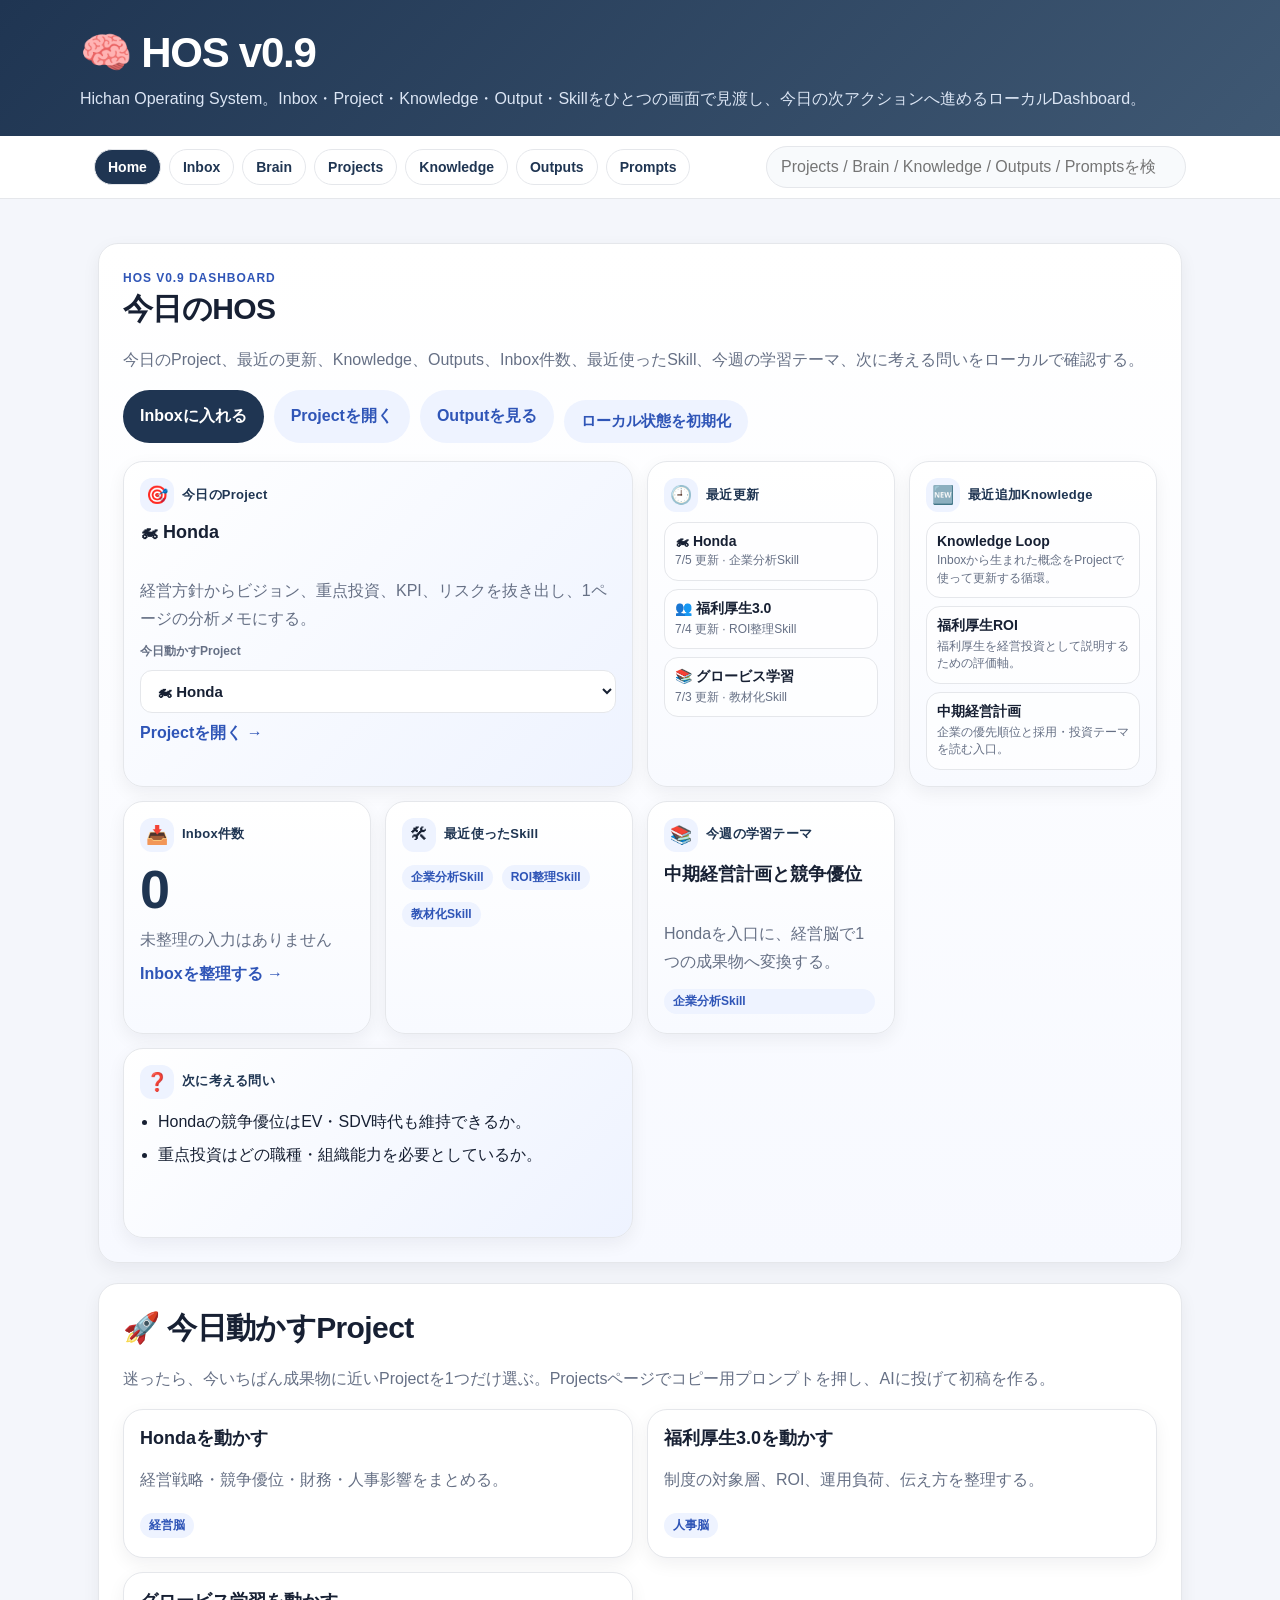
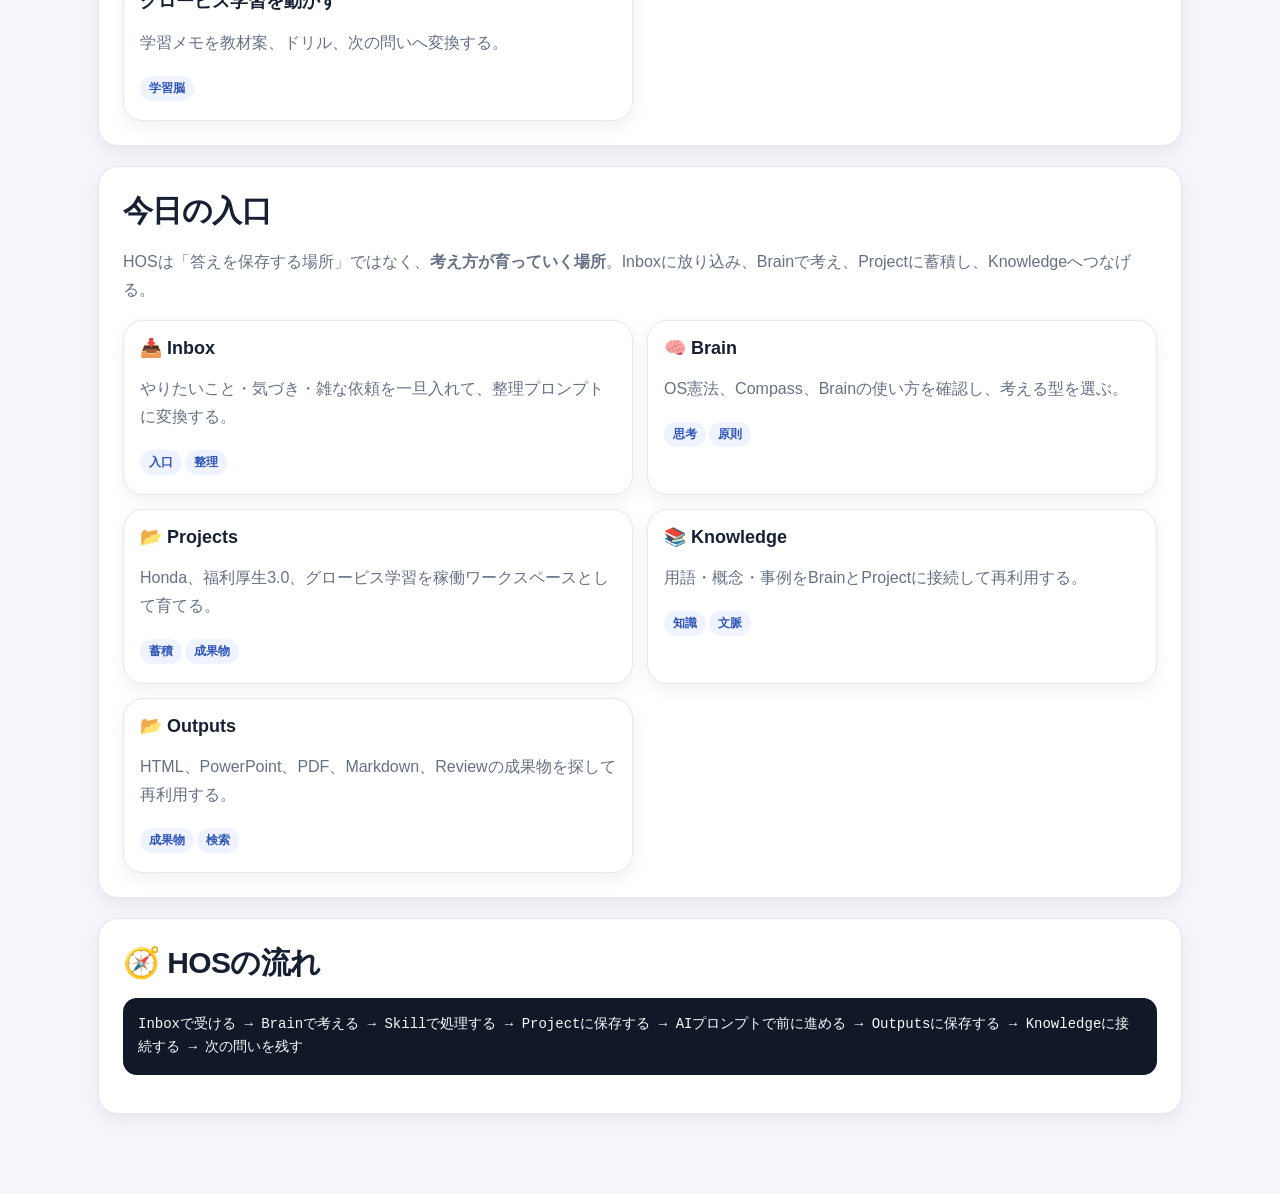
==== commit a8edeba4: "Add privacy-first Dividend Empire page" ====
--- a/index.html
+++ b/index.html
@@ -1,5 +1,5 @@
 <!DOCTYPE html><html lang="ja"><head><meta charset="UTF-8"><meta name="viewport" content="width=device-width,initial-scale=1.0"><title>HOS v0.9 | Dashboard</title><link rel="stylesheet" href="style.css"></head><body>
-<header><div class="header-inner"><h1>🧠 HOS v0.9</h1><p>Hichan Operating System。Inbox・Project・Knowledge・Output・Skillをひとつの画面で見渡し、今日の次アクションへ進めるローカルDashboard。</p></div></header><nav><div class="nav-inner"><div class="nav-links"><a class="active" href="index.html">Home</a><a href="inbox.html">Inbox</a><a href="brain.html">Brain</a><a href="projects.html">Projects</a><a href="knowledge.html">Knowledge</a><a href="outputs.html">Outputs</a><a href="prompts.html">Prompts</a><a href="dividend.html">Dividend</a></div><div class="global-search" role="search"><label class="sr-only" for="globalSearch">HOS全体を検索</label><input id="globalSearch" type="search" placeholder="Projects / Brain / Knowledge / Outputs / Promptsを検索" autocomplete="off"><div id="searchResults" class="search-results" aria-live="polite"></div></div></div></nav>
+<header><div class="header-inner"><h1>🧠 HOS v0.9</h1><p>Hichan Operating System。Inbox・Project・Knowledge・Output・Skillをひとつの画面で見渡し、今日の次アクションへ進めるローカルDashboard。</p></div></header><nav><div class="nav-inner"><div class="nav-links"><a class="active" href="index.html">Home</a><a href="inbox.html">Inbox</a><a href="brain.html">Brain</a><a href="projects.html">Projects</a><a href="knowledge.html">Knowledge</a><a href="outputs.html">Outputs</a><a href="prompts.html">Prompts</a></div><div class="global-search" role="search"><label class="sr-only" for="globalSearch">HOS全体を検索</label><input id="globalSearch" type="search" placeholder="Projects / Brain / Knowledge / Outputs / Promptsを検索" autocomplete="off"><div id="searchResults" class="search-results" aria-live="polite"></div></div></div></nav>
 <main>
 <section class="dashboard real-dashboard" id="dashboard"><div class="section-head"><p class="eyebrow">HOS v0.9 Dashboard</p><h2>今日のHOS</h2><p>今日のProject、最近の更新、Knowledge、Outputs、Inbox件数、最近使ったSkill、今週の学習テーマ、次に考える問いをローカルで確認する。</p></div>
 <div class="dashboard-actions"><a class="button-link" href="inbox.html">Inboxに入れる</a><a class="button-link ghost" href="projects.html">Projectを開く</a><a class="button-link ghost" href="outputs.html">Outputを見る</a><button class="copy" type="button" onclick="resetDashboardLocalData()">ローカル状態を初期化</button></div>
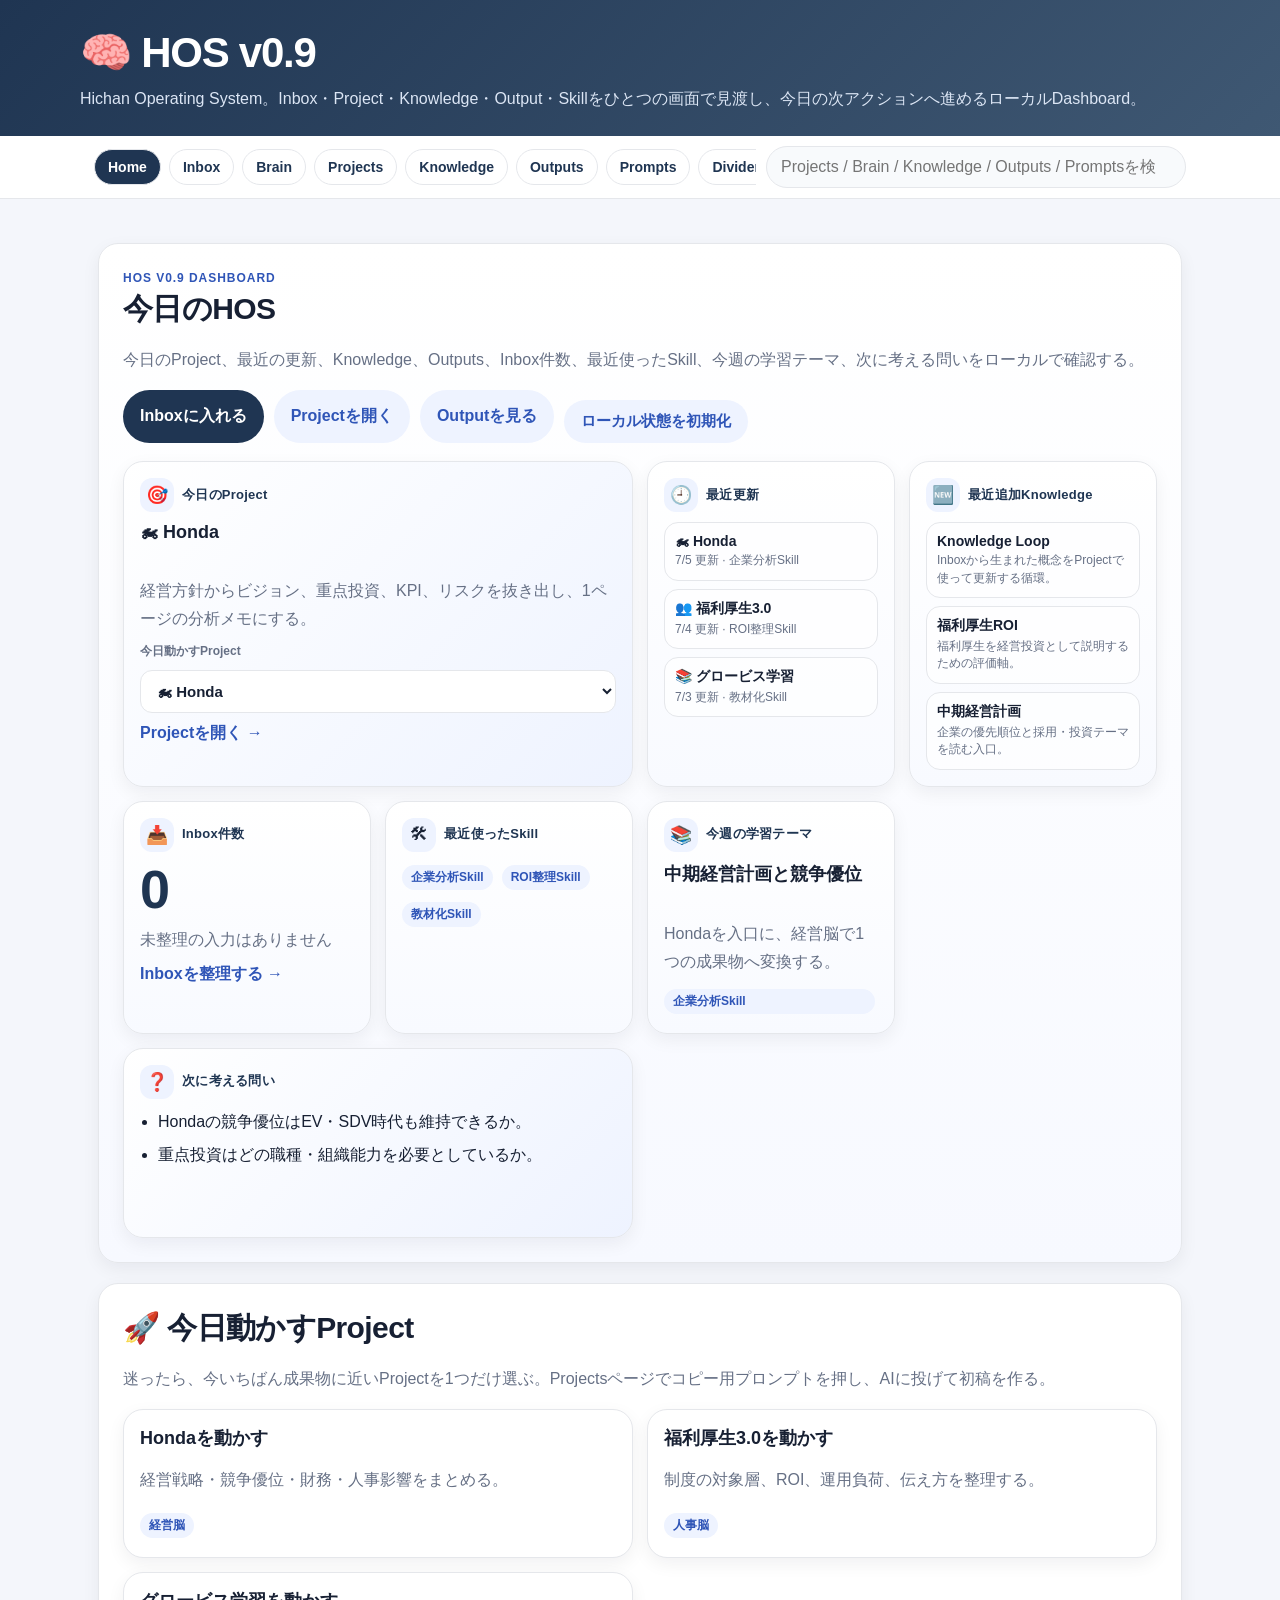
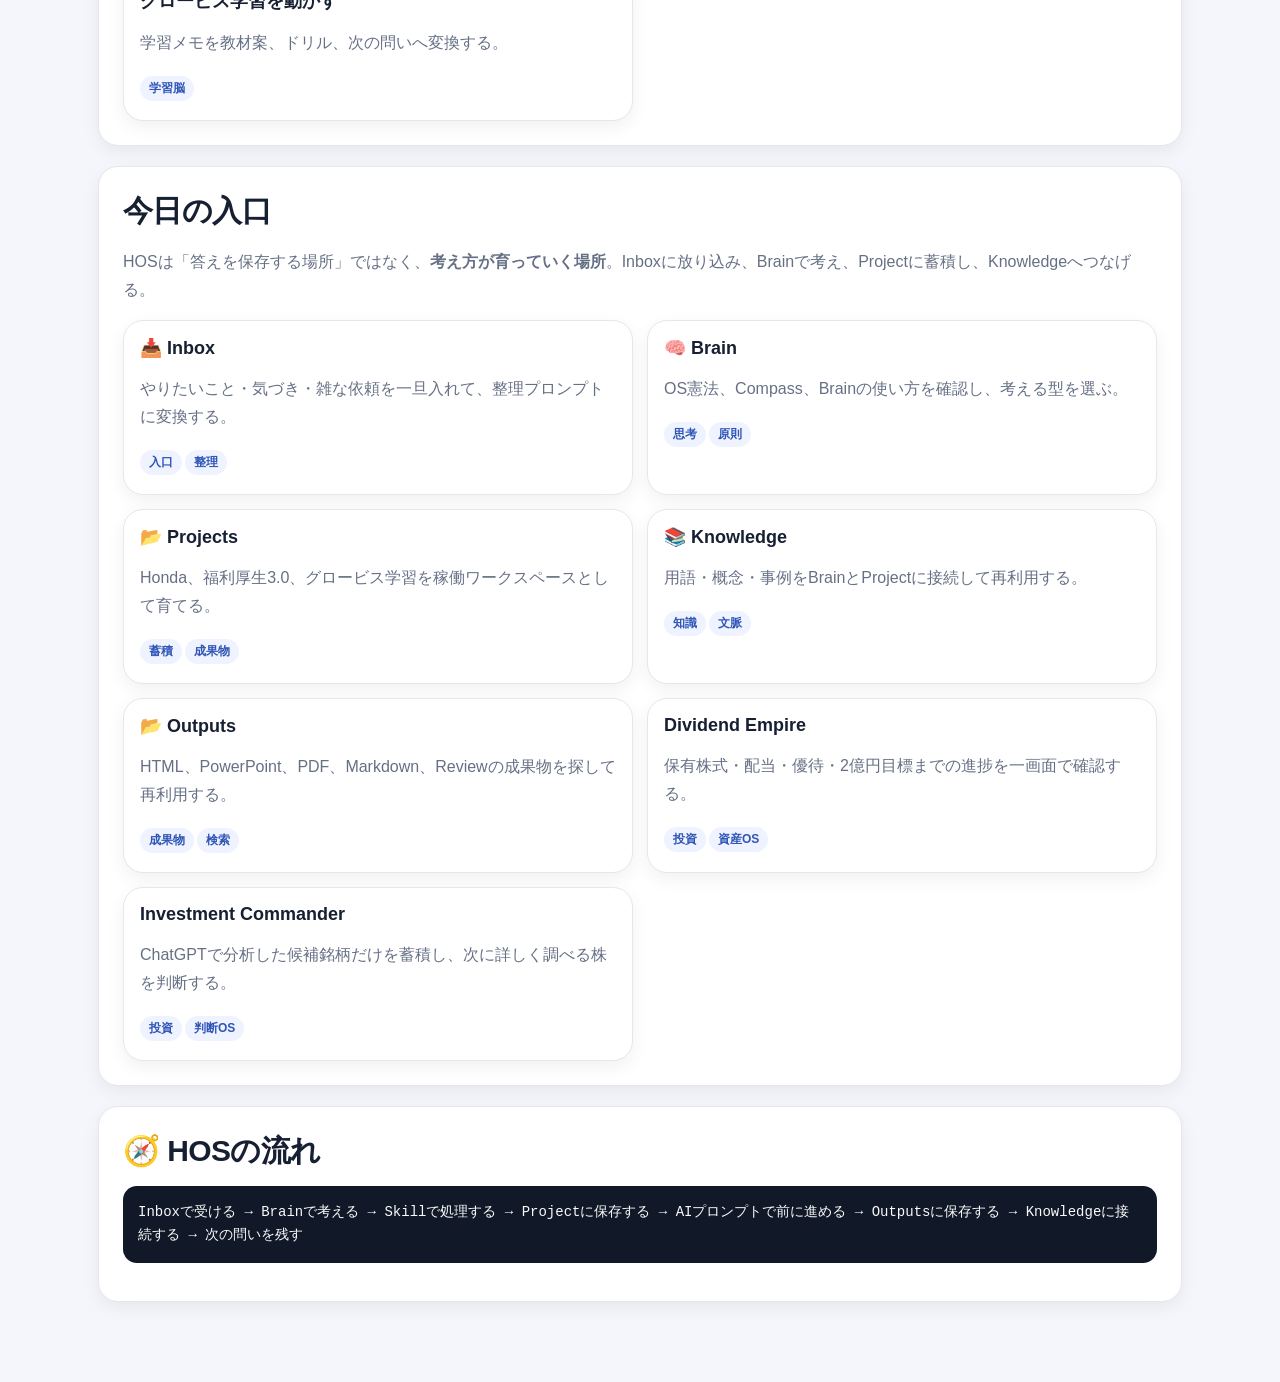
==== commit f9831a07: "Add Investment Commander" ====
--- a/index.html
+++ b/index.html
@@ -1,5 +1,5 @@
 <!DOCTYPE html><html lang="ja"><head><meta charset="UTF-8"><meta name="viewport" content="width=device-width,initial-scale=1.0"><title>HOS v0.9 | Dashboard</title><link rel="stylesheet" href="style.css"></head><body>
-<header><div class="header-inner"><h1>🧠 HOS v0.9</h1><p>Hichan Operating System。Inbox・Project・Knowledge・Output・Skillをひとつの画面で見渡し、今日の次アクションへ進めるローカルDashboard。</p></div></header><nav><div class="nav-inner"><div class="nav-links"><a class="active" href="index.html">Home</a><a href="inbox.html">Inbox</a><a href="brain.html">Brain</a><a href="projects.html">Projects</a><a href="knowledge.html">Knowledge</a><a href="outputs.html">Outputs</a><a href="prompts.html">Prompts</a></div><div class="global-search" role="search"><label class="sr-only" for="globalSearch">HOS全体を検索</label><input id="globalSearch" type="search" placeholder="Projects / Brain / Knowledge / Outputs / Promptsを検索" autocomplete="off"><div id="searchResults" class="search-results" aria-live="polite"></div></div></div></nav>
+<header><div class="header-inner"><h1>🧠 HOS v0.9</h1><p>Hichan Operating System。Inbox・Project・Knowledge・Output・Skillをひとつの画面で見渡し、今日の次アクションへ進めるローカルDashboard。</p></div></header><nav><div class="nav-inner"><div class="nav-links"><a class="active" href="index.html">Home</a><a href="inbox.html">Inbox</a><a href="brain.html">Brain</a><a href="projects.html">Projects</a><a href="knowledge.html">Knowledge</a><a href="outputs.html">Outputs</a><a href="prompts.html">Prompts</a><a href="dividend.html">Dividend Empire</a><a href="investment.html">Investment Commander</a></div><div class="global-search" role="search"><label class="sr-only" for="globalSearch">HOS全体を検索</label><input id="globalSearch" type="search" placeholder="Projects / Brain / Knowledge / Outputs / Promptsを検索" autocomplete="off"><div id="searchResults" class="search-results" aria-live="polite"></div></div></div></nav>
 <main>
 <section class="dashboard real-dashboard" id="dashboard"><div class="section-head"><p class="eyebrow">HOS v0.9 Dashboard</p><h2>今日のHOS</h2><p>今日のProject、最近の更新、Knowledge、Outputs、Inbox件数、最近使ったSkill、今週の学習テーマ、次に考える問いをローカルで確認する。</p></div>
 <div class="dashboard-actions"><a class="button-link" href="inbox.html">Inboxに入れる</a><a class="button-link ghost" href="projects.html">Projectを開く</a><a class="button-link ghost" href="outputs.html">Outputを見る</a><button class="copy" type="button" onclick="resetDashboardLocalData()">ローカル状態を初期化</button></div>
@@ -13,4 +13,4 @@
 <section class="dash-card widget questions" id="widget-next-questions"><div class="widget-head"><span>❓</span><p>次に考える問い</p></div><ul id="nextQuestions"></ul></section>
 </div></section>
 <section class="section" id="dashboard-projects"><h2>🚀 今日動かすProject</h2><p>迷ったら、今いちばん成果物に近いProjectを1つだけ選ぶ。Projectsページでコピー用プロンプトを押し、AIに投げて初稿を作る。</p><div class="grid"><a class="card" href="projects.html#honda"><h3>Hondaを動かす</h3><p>経営戦略・競争優位・財務・人事影響をまとめる。</p><span class="badge">経営脳</span></a><a class="card" href="projects.html#benefits"><h3>福利厚生3.0を動かす</h3><p>制度の対象層、ROI、運用負荷、伝え方を整理する。</p><span class="badge">人事脳</span></a><a class="card" href="projects.html#globis"><h3>グロービス学習を動かす</h3><p>学習メモを教材案、ドリル、次の問いへ変換する。</p><span class="badge">学習脳</span></a></div></section>
-<section class="hero" id="home-entry"><h2>今日の入口</h2><p>HOSは「答えを保存する場所」ではなく、<b>考え方が育っていく場所</b>。Inboxに放り込み、Brainで考え、Projectに蓄積し、Knowledgeへつなげる。</p><div class="grid"><a class="card" href="inbox.html"><h3>📥 Inbox</h3><p>やりたいこと・気づき・雑な依頼を一旦入れて、整理プロンプトに変換する。</p><span class="badge">入口</span><span class="badge">整理</span></a><a class="card" href="brain.html"><h3>🧠 Brain</h3><p>OS憲法、Compass、Brainの使い方を確認し、考える型を選ぶ。</p><span class="badge">思考</span><span class="badge">原則</span></a><a class="card" href="projects.html"><h3>📂 Projects</h3><p>Honda、福利厚生3.0、グロービス学習を稼働ワークスペースとして育てる。</p><span class="badge">蓄積</span><span class="badge">成果物</span></a><a class="card" href="knowledge.html"><h3>📚 Knowledge</h3><p>用語・概念・事例をBrainとProjectに接続して再利用する。</p><span class="badge">知識</span><span class="badge">文脈</span></a><a class="card" href="outputs.html"><h3>📂 Outputs</h3><p>HTML、PowerPoint、PDF、Markdown、Reviewの成果物を探して再利用する。</p><span class="badge">成果物</span><span class="badge">検索</span></a></div></section><section class="section"><h2>🧭 HOSの流れ</h2><pre>Inboxで受ける → Brainで考える → Skillで処理する → Projectに保存する → AIプロンプトで前に進める → Outputsに保存する → Knowledgeに接続する → 次の問いを残す</pre></section></main><script src="script.js"></script></body></html>
+<section class="hero" id="home-entry"><h2>今日の入口</h2><p>HOSは「答えを保存する場所」ではなく、<b>考え方が育っていく場所</b>。Inboxに放り込み、Brainで考え、Projectに蓄積し、Knowledgeへつなげる。</p><div class="grid"><a class="card" href="inbox.html"><h3>📥 Inbox</h3><p>やりたいこと・気づき・雑な依頼を一旦入れて、整理プロンプトに変換する。</p><span class="badge">入口</span><span class="badge">整理</span></a><a class="card" href="brain.html"><h3>🧠 Brain</h3><p>OS憲法、Compass、Brainの使い方を確認し、考える型を選ぶ。</p><span class="badge">思考</span><span class="badge">原則</span></a><a class="card" href="projects.html"><h3>📂 Projects</h3><p>Honda、福利厚生3.0、グロービス学習を稼働ワークスペースとして育てる。</p><span class="badge">蓄積</span><span class="badge">成果物</span></a><a class="card" href="knowledge.html"><h3>📚 Knowledge</h3><p>用語・概念・事例をBrainとProjectに接続して再利用する。</p><span class="badge">知識</span><span class="badge">文脈</span></a><a class="card" href="outputs.html"><h3>📂 Outputs</h3><p>HTML、PowerPoint、PDF、Markdown、Reviewの成果物を探して再利用する。</p><span class="badge">成果物</span><span class="badge">検索</span></a><a class="card" href="dividend.html"><h3>Dividend Empire</h3><p>保有株式・配当・優待・2億円目標までの進捗を一画面で確認する。</p><span class="badge">投資</span><span class="badge">資産OS</span></a><a class="card" href="investment.html"><h3>Investment Commander</h3><p>ChatGPTで分析した候補銘柄だけを蓄積し、次に詳しく調べる株を判断する。</p><span class="badge">投資</span><span class="badge">判断OS</span></a></div></section><section class="section"><h2>🧭 HOSの流れ</h2><pre>Inboxで受ける → Brainで考える → Skillで処理する → Projectに保存する → AIプロンプトで前に進める → Outputsに保存する → Knowledgeに接続する → 次の問いを残す</pre></section></main><script src="script.js"></script></body></html>
--- a/style.css
+++ b/style.css
@@ -24,4 +24,13 @@
 .outputs-hero{background:linear-gradient(180deg,#fff,#f7fbff)}.output-stats{grid-template-columns:1fr}.output-toolbar{display:grid;gap:12px;margin-top:10px}.filter-input{width:100%;border:1px solid var(--line);border-radius:12px;background:#fff;color:var(--text);padding:11px 12px;font-size:15px}.filter-input:focus{outline:0;border-color:#b9c7ff;box-shadow:0 0 0 3px rgba(47,85,183,.12)}.tag-cloud{margin-top:12px}.outputs-grid{align-items:stretch}.output-card{display:flex;flex-direction:column;gap:12px;position:relative}.output-top{display:flex;align-items:flex-start;justify-content:space-between;gap:10px}.output-type{display:inline-flex;align-items:center;gap:6px;border-radius:999px;background:var(--main);color:#fff;font-size:12px;font-weight:900;padding:5px 10px}.favorite-star{border:1px solid #fde68a;background:#fef9c3;color:#854d0e;border-radius:999px;font-size:12px;font-weight:900;padding:5px 9px}.output-card h3{margin:0;font-size:20px}.output-meta{display:grid;gap:8px;border-top:1px solid var(--line);padding-top:10px}.output-meta div{display:grid;gap:2px}.output-meta dt{font-size:12px;font-weight:900;color:var(--main)}.output-meta dd{margin:0;color:var(--sub);line-height:1.55}.download-link{margin-top:auto;display:inline-flex;width:max-content;align-items:center;justify-content:center;border-radius:999px;background:var(--soft);color:var(--accent);text-decoration:none;padding:10px 13px;font-weight:900}.output-empty{grid-column:1/-1;margin:0;padding:18px;border:1px dashed var(--line);border-radius:16px;color:var(--sub);background:var(--soft2)}
 @media (min-width:720px){.output-stats{grid-template-columns:repeat(5,minmax(0,1fr))}.output-toolbar{grid-template-columns:2fr 1fr 1fr}.outputs-grid{grid-template-columns:repeat(2,minmax(0,1fr))}}
 @media (min-width:1040px){.outputs-grid{grid-template-columns:repeat(3,minmax(0,1fr))}}
-.dividend-hero{background:linear-gradient(180deg,#fff,#f7fff9)}.privacy-note{border:1px solid #bbf7d0;background:#f0fdf4;color:#166534;border-radius:16px;padding:13px 14px;line-height:1.7;margin-top:14px}.danger-button{background:#b42318}.dividend-summary-grid{grid-template-columns:1fr}.dividend-summary-grid .metric strong{font-size:clamp(24px,7vw,40px);word-break:break-word}.table-wrap{overflow-x:auto;border:1px solid var(--line);border-radius:16px;background:#fff}.dividend-table{width:100%;border-collapse:collapse;min-width:980px}.dividend-table th,.dividend-table td{border-bottom:1px solid var(--line);padding:10px;text-align:left;vertical-align:middle}.dividend-table th{background:var(--soft2);color:var(--main);font-size:12px;font-weight:900}.dividend-table input{width:100%;border:1px solid var(--line);border-radius:10px;padding:9px 10px;font-size:14px}.dividend-table input:focus{outline:0;border-color:#b9c7ff;box-shadow:0 0 0 3px rgba(47,85,183,.12)}.amounts-masked .private-input{color:transparent;text-shadow:0 0 10px rgba(23,32,51,.7);caret-color:var(--text)}.private-money{font-variant-numeric:tabular-nums}.small-button{padding:8px 11px;margin-top:0;font-size:12px}.sample-banner td{background:#fffbeb!important;color:#92400e;font-weight:800;text-align:center!important}@media (min-width:720px){.dividend-summary-grid{grid-template-columns:repeat(2,minmax(0,1fr))}}@media (min-width:1040px){.dividend-summary-grid{grid-template-columns:repeat(5,minmax(0,1fr))}}
+.dividend-page{background:#08111f;color:#eef3ff}.dividend-page header{background:linear-gradient(135deg,#07111f,#132b4a 58%,#3b2b10)}.dividend-main{max-width:1280px}.dividend-hero,.dividend-panel,.dividend-note{border:1px solid rgba(226,232,240,.15);border-radius:22px;background:linear-gradient(180deg,rgba(15,31,54,.96),rgba(9,18,32,.96));box-shadow:0 18px 44px rgba(0,0,0,.22);padding:20px;margin:16px 0}.dividend-hero h2{font-size:clamp(30px,8vw,54px);margin:4px 0;color:#fff;letter-spacing:-.04em}.dividend-hero p,.dividend-panel p,.dividend-note{color:#cbd5e1}.gold{color:#d6b35a}.sample-note{display:inline-block;margin-top:12px;border:1px solid rgba(214,179,90,.45);border-radius:14px;background:rgba(214,179,90,.1);color:#f7e8b5;padding:10px 12px;line-height:1.6}.dividend-actions{display:flex;flex-wrap:wrap;gap:10px;margin-top:12px}.metric-grid{display:grid;grid-template-columns:1fr;gap:12px}.empire-metric{border:1px solid rgba(226,232,240,.12);border-radius:18px;background:rgba(255,255,255,.055);padding:14px}.empire-metric span{display:block;color:#93a4bd;font-size:12px;font-weight:900}.empire-metric strong{display:block;color:#f7d77a;font-size:clamp(22px,7vw,34px);line-height:1.2;margin-top:6px}.empire-metric.negative strong,.negative{color:#fca5a5!important}.positive{color:#86efac!important}.empire-metric input,.dividend-panel input,.sortbar select{width:100%;margin-top:10px;border:1px solid rgba(226,232,240,.2);border-radius:12px;background:#0c1728;color:#fff;padding:10px;font-size:14px}.freedom strong{display:block;font-size:46px;color:#f7d77a}.progress{height:12px;border-radius:999px;background:rgba(148,163,184,.22);overflow:hidden}.progress span{display:block;height:100%;border-radius:999px;background:linear-gradient(90deg,#d6b35a,#3ddc97)}.freedom-message{font-weight:800}.sortbar{display:flex;flex-wrap:wrap;gap:10px;align-items:end;margin-bottom:12px}.table-wrap{overflow:auto;border:1px solid rgba(226,232,240,.12);border-radius:16px}.holdings-table{width:100%;border-collapse:collapse;min-width:1320px;background:#0b1626}.holdings-table th,.holdings-table td{border-bottom:1px solid rgba(226,232,240,.1);padding:10px;text-align:left;white-space:nowrap;color:#e5edf7}.holdings-table th{position:sticky;top:0;background:#13243a;color:#f7d77a;font-size:12px}.holdings-table input{min-width:86px;margin:0}.dividend-columns{display:grid;grid-template-columns:1fr;gap:16px}.progress-line{display:grid;gap:7px;margin:12px 0}.progress-line>div:first-child{display:flex;justify-content:space-between;gap:12px;color:#e5edf7}.progress-line span{color:#f7d77a;font-weight:900}.stack-list{display:grid;gap:12px}.stack-row{display:grid;gap:7px}.stack-row b{color:#fff}.stack-row span{display:block;color:#9fb0c7;font-size:13px}.stack{display:flex;height:14px;border-radius:999px;overflow:hidden;background:rgba(148,163,184,.22)}.stack .div{background:#d6b35a}.stack .ben{background:#5cc8ff}.dividend-panel h2{margin-top:0;color:#fff}.dividend-panel h3{color:#f7d77a;margin-bottom:4px}.dividend-panel ul{color:#e5edf7}.dividend-note{font-size:14px;line-height:1.7}@media (min-width:720px){.metric-grid{grid-template-columns:repeat(3,minmax(0,1fr))}.dividend-columns{grid-template-columns:1fr 1fr}.dividend-hero,.dividend-panel,.dividend-note{padding:24px}}@media (max-width:719px){.holdings-table th,.holdings-table td{padding:8px}.dividend-page nav{position:static}}
+.privacy-note{margin-top:10px;border:1px solid rgba(148,163,184,.35);border-radius:14px;background:rgba(148,163,184,.1);color:#dbeafe;padding:10px 12px;line-height:1.6}.dividend-actions .danger{background:#7f1d1d;color:#fff;border-color:#fecaca}.dividend-actions .danger:hover{background:#991b1b}.dividend-page input[type=password]{font-family:system-ui,-apple-system,BlinkMacSystemFont,"Segoe UI",sans-serif;letter-spacing:.15em}
+.lite-hero h2{font-size:clamp(30px,8vw,48px)}
+.lite-summary{grid-template-columns:1fr}
+.lite-metric small{display:block;color:#93a4bd;margin-top:8px;font-weight:700}
+.lite-section-head{display:flex;flex-wrap:wrap;align-items:end;justify-content:space-between;gap:10px;margin-bottom:12px}.lite-section-head h2,.lite-section-head p{margin:0}
+.lite-table{min-width:1120px}.lite-table .name-input{min-width:160px}.lite-input{display:flex;align-items:center;gap:6px}.lite-input span{color:#93a4bd;font-size:12px;font-weight:800}.small-button{margin:0;padding:8px 12px;font-size:13px}.dividend-actions button{border:1px solid rgba(226,232,240,.16)}
+@media (min-width:720px){.lite-summary{grid-template-columns:repeat(5,minmax(0,1fr))}}
+@media (max-width:719px){.dividend-actions{display:grid}.dividend-actions button{width:100%;margin-top:0}.lite-summary{gap:10px}.lite-table{min-width:980px}.lite-table th,.lite-table td{font-size:13px}.lite-table input{min-width:74px}.lite-table .name-input{min-width:130px}}
+.investment-page{background:#07111f;color:#e5edf7}.investment-page header{background:linear-gradient(135deg,#06101e,#112845 62%,#3b2b10)}.investment-main{max-width:1240px}.ic-hero,.ic-panel{border:1px solid rgba(226,232,240,.14);border-radius:22px;background:linear-gradient(180deg,rgba(15,31,54,.96),rgba(8,17,31,.96));box-shadow:0 18px 44px rgba(0,0,0,.24);padding:20px;margin:16px 0}.ic-hero h2{font-size:clamp(30px,8vw,52px);margin:4px 0;color:#fff}.ic-hero p,.ic-panel p,.ic-disclaimer{color:#cbd5e1}.ic-panel h3,.ic-panel h4{color:#f7d77a}.ic-cardgrid,.ic-list,.ic-detail{display:grid;grid-template-columns:1fr;gap:12px}.ic-stock{border:1px solid rgba(226,232,240,.14);border-radius:18px;background:rgba(255,255,255,.055);padding:14px;color:#e5edf7}.ic-stock b{color:#fff}.ic-score{display:inline-block;margin-left:8px;color:#f7d77a;font-weight:900}.ic-risk{border:1px solid rgba(252,165,165,.35);border-radius:12px;background:rgba(127,29,29,.3);padding:8px;color:#fecaca!important}.ic-stock a,.ic-themes a{display:inline-flex;border-radius:999px;background:#102b4d;color:#dbeafe;text-decoration:none;padding:8px 11px;font-weight:800;margin:3px}.ic-actions{display:grid;gap:6px}.ic-themes{display:flex;flex-wrap:wrap;gap:6px}.ic-demo{border:1px dashed rgba(247,215,122,.5);border-radius:14px;padding:12px;color:#f7e8b5;background:rgba(247,215,122,.08)}.ic-table{width:100%;border-collapse:collapse;min-width:560px}.ic-table th,.ic-table td{border-bottom:1px solid rgba(226,232,240,.12);padding:9px;color:#e5edf7}.ic-panel textarea,.ic-panel input{background:#0b1626;color:#fff;border-color:rgba(226,232,240,.2)}.ic-panel button{border:1px solid rgba(226,232,240,.16);background:#132b4a}.ic-disclaimer{border:1px solid rgba(226,232,240,.15);border-radius:16px;padding:14px;background:rgba(255,255,255,.04);font-size:14px}@media (min-width:760px){.ic-cardgrid{grid-template-columns:repeat(3,minmax(0,1fr))}.ic-list{grid-template-columns:repeat(2,minmax(0,1fr))}.ic-detail{grid-template-columns:repeat(2,minmax(0,1fr))}}
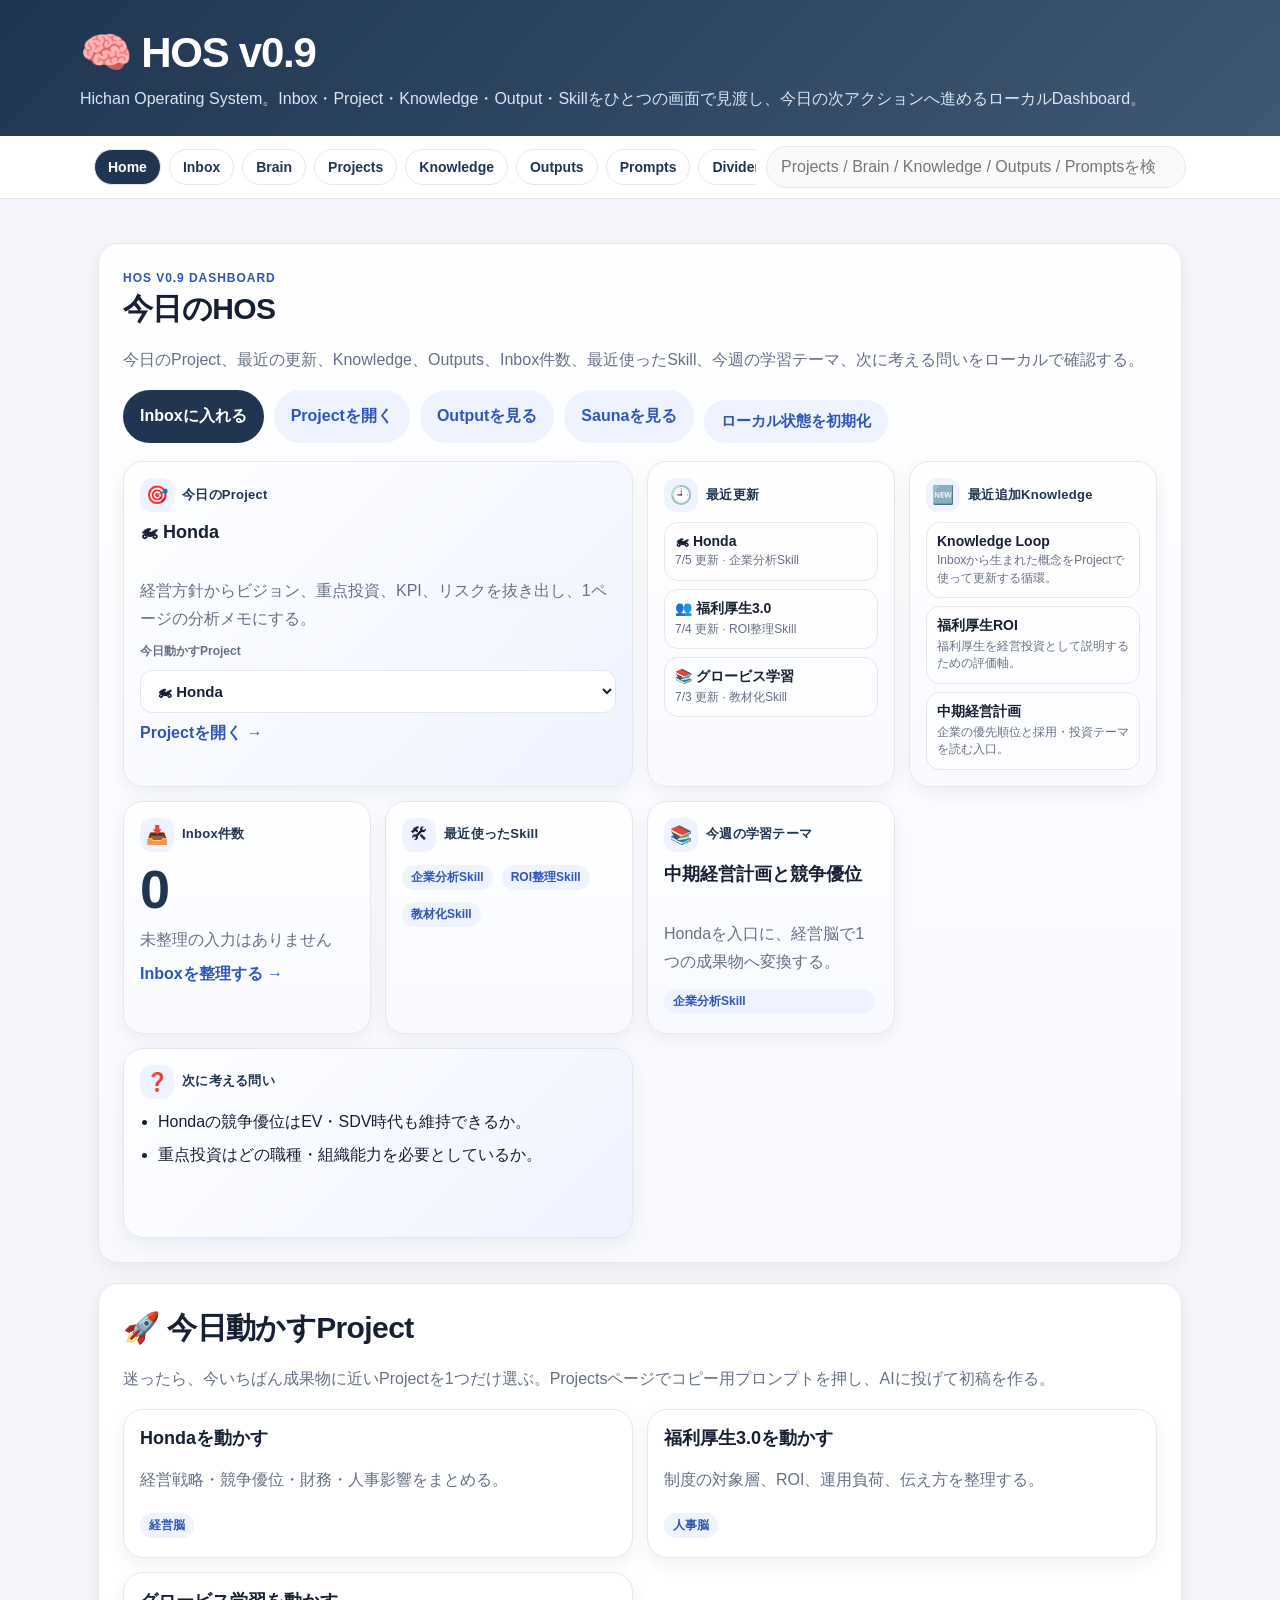
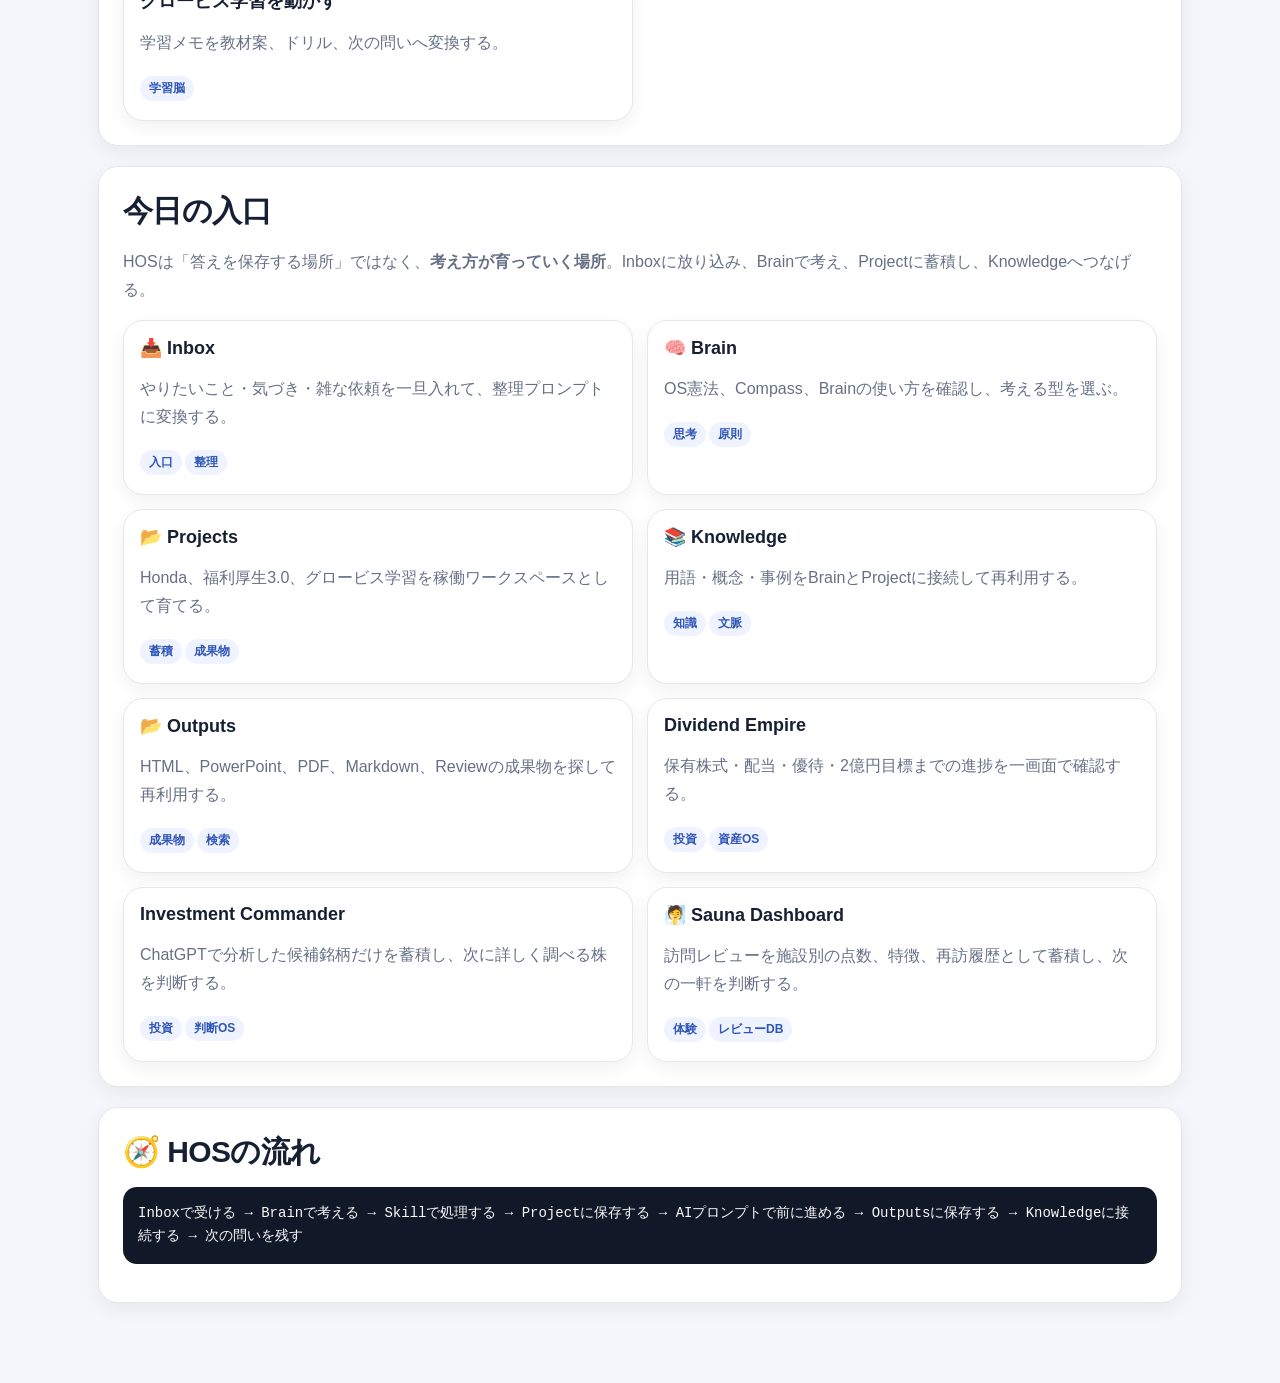
==== commit d2365eac: "Link sauna dashboard from HOS home" ====
--- a/index.html
+++ b/index.html
@@ -1,8 +1,8 @@
 <!DOCTYPE html><html lang="ja"><head><meta charset="UTF-8"><meta name="viewport" content="width=device-width,initial-scale=1.0"><title>HOS v0.9 | Dashboard</title><link rel="stylesheet" href="style.css"></head><body>
-<header><div class="header-inner"><h1>🧠 HOS v0.9</h1><p>Hichan Operating System。Inbox・Project・Knowledge・Output・Skillをひとつの画面で見渡し、今日の次アクションへ進めるローカルDashboard。</p></div></header><nav><div class="nav-inner"><div class="nav-links"><a class="active" href="index.html">Home</a><a href="inbox.html">Inbox</a><a href="brain.html">Brain</a><a href="projects.html">Projects</a><a href="knowledge.html">Knowledge</a><a href="outputs.html">Outputs</a><a href="prompts.html">Prompts</a><a href="dividend.html">Dividend Empire</a><a href="investment.html">Investment Commander</a></div><div class="global-search" role="search"><label class="sr-only" for="globalSearch">HOS全体を検索</label><input id="globalSearch" type="search" placeholder="Projects / Brain / Knowledge / Outputs / Promptsを検索" autocomplete="off"><div id="searchResults" class="search-results" aria-live="polite"></div></div></div></nav>
+<header><div class="header-inner"><h1>🧠 HOS v0.9</h1><p>Hichan Operating System。Inbox・Project・Knowledge・Output・Skillをひとつの画面で見渡し、今日の次アクションへ進めるローカルDashboard。</p></div></header><nav><div class="nav-inner"><div class="nav-links"><a class="active" href="index.html">Home</a><a href="inbox.html">Inbox</a><a href="brain.html">Brain</a><a href="projects.html">Projects</a><a href="knowledge.html">Knowledge</a><a href="outputs.html">Outputs</a><a href="prompts.html">Prompts</a><a href="dividend.html">Dividend Empire</a><a href="investment.html">Investment Commander</a><a href="ai-company.html">AI Company</a><a href="sauna.html">Sauna</a></div><div class="global-search" role="search"><label class="sr-only" for="globalSearch">HOS全体を検索</label><input id="globalSearch" type="search" placeholder="Projects / Brain / Knowledge / Outputs / Promptsを検索" autocomplete="off"><div id="searchResults" class="search-results" aria-live="polite"></div></div></div></nav>
 <main>
 <section class="dashboard real-dashboard" id="dashboard"><div class="section-head"><p class="eyebrow">HOS v0.9 Dashboard</p><h2>今日のHOS</h2><p>今日のProject、最近の更新、Knowledge、Outputs、Inbox件数、最近使ったSkill、今週の学習テーマ、次に考える問いをローカルで確認する。</p></div>
-<div class="dashboard-actions"><a class="button-link" href="inbox.html">Inboxに入れる</a><a class="button-link ghost" href="projects.html">Projectを開く</a><a class="button-link ghost" href="outputs.html">Outputを見る</a><button class="copy" type="button" onclick="resetDashboardLocalData()">ローカル状態を初期化</button></div>
+<div class="dashboard-actions"><a class="button-link" href="inbox.html">Inboxに入れる</a><a class="button-link ghost" href="projects.html">Projectを開く</a><a class="button-link ghost" href="outputs.html">Outputを見る</a><a class="button-link ghost" href="sauna.html">Saunaを見る</a><button class="copy" type="button" onclick="resetDashboardLocalData()">ローカル状態を初期化</button></div>
 <div class="dashboard-grid widgets">
 <section class="dash-card widget today-project" id="widget-today-project"><div class="widget-head"><span>🎯</span><p>今日のProject</p></div><h3 id="todayProjectTitle">読み込み中</h3><p id="todayProjectSummary">Projectを選ぶと、次アクションとAI Launchへすぐ移動できます。</p><label class="field-label" for="todayProjectSelect">今日動かすProject</label><select id="todayProjectSelect" class="selectbox" aria-label="今日のProjectを選択"></select><a id="todayProjectLink" class="text-link" href="projects.html">Projectを開く →</a></section>
 <section class="dash-card widget" id="widget-recent-updates"><div class="widget-head"><span>🕘</span><p>最近更新</p></div><div id="recentUpdates" class="widget-list"></div></section>
@@ -13,4 +13,4 @@
 <section class="dash-card widget questions" id="widget-next-questions"><div class="widget-head"><span>❓</span><p>次に考える問い</p></div><ul id="nextQuestions"></ul></section>
 </div></section>
 <section class="section" id="dashboard-projects"><h2>🚀 今日動かすProject</h2><p>迷ったら、今いちばん成果物に近いProjectを1つだけ選ぶ。Projectsページでコピー用プロンプトを押し、AIに投げて初稿を作る。</p><div class="grid"><a class="card" href="projects.html#honda"><h3>Hondaを動かす</h3><p>経営戦略・競争優位・財務・人事影響をまとめる。</p><span class="badge">経営脳</span></a><a class="card" href="projects.html#benefits"><h3>福利厚生3.0を動かす</h3><p>制度の対象層、ROI、運用負荷、伝え方を整理する。</p><span class="badge">人事脳</span></a><a class="card" href="projects.html#globis"><h3>グロービス学習を動かす</h3><p>学習メモを教材案、ドリル、次の問いへ変換する。</p><span class="badge">学習脳</span></a></div></section>
-<section class="hero" id="home-entry"><h2>今日の入口</h2><p>HOSは「答えを保存する場所」ではなく、<b>考え方が育っていく場所</b>。Inboxに放り込み、Brainで考え、Projectに蓄積し、Knowledgeへつなげる。</p><div class="grid"><a class="card" href="inbox.html"><h3>📥 Inbox</h3><p>やりたいこと・気づき・雑な依頼を一旦入れて、整理プロンプトに変換する。</p><span class="badge">入口</span><span class="badge">整理</span></a><a class="card" href="brain.html"><h3>🧠 Brain</h3><p>OS憲法、Compass、Brainの使い方を確認し、考える型を選ぶ。</p><span class="badge">思考</span><span class="badge">原則</span></a><a class="card" href="projects.html"><h3>📂 Projects</h3><p>Honda、福利厚生3.0、グロービス学習を稼働ワークスペースとして育てる。</p><span class="badge">蓄積</span><span class="badge">成果物</span></a><a class="card" href="knowledge.html"><h3>📚 Knowledge</h3><p>用語・概念・事例をBrainとProjectに接続して再利用する。</p><span class="badge">知識</span><span class="badge">文脈</span></a><a class="card" href="outputs.html"><h3>📂 Outputs</h3><p>HTML、PowerPoint、PDF、Markdown、Reviewの成果物を探して再利用する。</p><span class="badge">成果物</span><span class="badge">検索</span></a><a class="card" href="dividend.html"><h3>Dividend Empire</h3><p>保有株式・配当・優待・2億円目標までの進捗を一画面で確認する。</p><span class="badge">投資</span><span class="badge">資産OS</span></a><a class="card" href="investment.html"><h3>Investment Commander</h3><p>ChatGPTで分析した候補銘柄だけを蓄積し、次に詳しく調べる株を判断する。</p><span class="badge">投資</span><span class="badge">判断OS</span></a></div></section><section class="section"><h2>🧭 HOSの流れ</h2><pre>Inboxで受ける → Brainで考える → Skillで処理する → Projectに保存する → AIプロンプトで前に進める → Outputsに保存する → Knowledgeに接続する → 次の問いを残す</pre></section></main><script src="script.js"></script></body></html>
+<section class="hero" id="home-entry"><h2>今日の入口</h2><p>HOSは「答えを保存する場所」ではなく、<b>考え方が育っていく場所</b>。Inboxに放り込み、Brainで考え、Projectに蓄積し、Knowledgeへつなげる。</p><div class="grid"><a class="card" href="inbox.html"><h3>📥 Inbox</h3><p>やりたいこと・気づき・雑な依頼を一旦入れて、整理プロンプトに変換する。</p><span class="badge">入口</span><span class="badge">整理</span></a><a class="card" href="brain.html"><h3>🧠 Brain</h3><p>OS憲法、Compass、Brainの使い方を確認し、考える型を選ぶ。</p><span class="badge">思考</span><span class="badge">原則</span></a><a class="card" href="projects.html"><h3>📂 Projects</h3><p>Honda、福利厚生3.0、グロービス学習を稼働ワークスペースとして育てる。</p><span class="badge">蓄積</span><span class="badge">成果物</span></a><a class="card" href="knowledge.html"><h3>📚 Knowledge</h3><p>用語・概念・事例をBrainとProjectに接続して再利用する。</p><span class="badge">知識</span><span class="badge">文脈</span></a><a class="card" href="outputs.html"><h3>📂 Outputs</h3><p>HTML、PowerPoint、PDF、Markdown、Reviewの成果物を探して再利用する。</p><span class="badge">成果物</span><span class="badge">検索</span></a><a class="card" href="dividend.html"><h3>Dividend Empire</h3><p>保有株式・配当・優待・2億円目標までの進捗を一画面で確認する。</p><span class="badge">投資</span><span class="badge">資産OS</span></a><a class="card" href="investment.html"><h3>Investment Commander</h3><p>ChatGPTで分析した候補銘柄だけを蓄積し、次に詳しく調べる株を判断する。</p><span class="badge">投資</span><span class="badge">判断OS</span></a><a class="card" href="sauna.html"><h3>🧖 Sauna Dashboard</h3><p>訪問レビューを施設別の点数、特徴、再訪履歴として蓄積し、次の一軒を判断する。</p><span class="badge">体験</span><span class="badge">レビューDB</span></a></div></section><section class="section"><h2>🧭 HOSの流れ</h2><pre>Inboxで受ける → Brainで考える → Skillで処理する → Projectに保存する → AIプロンプトで前に進める → Outputsに保存する → Knowledgeに接続する → 次の問いを残す</pre></section></main><script src="script.js"></script></body></html>
--- a/style.css
+++ b/style.css
@@ -34,3 +34,5 @@
 @media (min-width:720px){.lite-summary{grid-template-columns:repeat(5,minmax(0,1fr))}}
 @media (max-width:719px){.dividend-actions{display:grid}.dividend-actions button{width:100%;margin-top:0}.lite-summary{gap:10px}.lite-table{min-width:980px}.lite-table th,.lite-table td{font-size:13px}.lite-table input{min-width:74px}.lite-table .name-input{min-width:130px}}
 .investment-page{background:#07111f;color:#e5edf7}.investment-page header{background:linear-gradient(135deg,#06101e,#112845 62%,#3b2b10)}.investment-main{max-width:1240px}.ic-hero,.ic-panel{border:1px solid rgba(226,232,240,.14);border-radius:22px;background:linear-gradient(180deg,rgba(15,31,54,.96),rgba(8,17,31,.96));box-shadow:0 18px 44px rgba(0,0,0,.24);padding:20px;margin:16px 0}.ic-hero h2{font-size:clamp(30px,8vw,52px);margin:4px 0;color:#fff}.ic-hero p,.ic-panel p,.ic-disclaimer{color:#cbd5e1}.ic-panel h3,.ic-panel h4{color:#f7d77a}.ic-cardgrid,.ic-list,.ic-detail{display:grid;grid-template-columns:1fr;gap:12px}.ic-stock{border:1px solid rgba(226,232,240,.14);border-radius:18px;background:rgba(255,255,255,.055);padding:14px;color:#e5edf7}.ic-stock b{color:#fff}.ic-score{display:inline-block;margin-left:8px;color:#f7d77a;font-weight:900}.ic-risk{border:1px solid rgba(252,165,165,.35);border-radius:12px;background:rgba(127,29,29,.3);padding:8px;color:#fecaca!important}.ic-stock a,.ic-themes a{display:inline-flex;border-radius:999px;background:#102b4d;color:#dbeafe;text-decoration:none;padding:8px 11px;font-weight:800;margin:3px}.ic-actions{display:grid;gap:6px}.ic-themes{display:flex;flex-wrap:wrap;gap:6px}.ic-demo{border:1px dashed rgba(247,215,122,.5);border-radius:14px;padding:12px;color:#f7e8b5;background:rgba(247,215,122,.08)}.ic-table{width:100%;border-collapse:collapse;min-width:560px}.ic-table th,.ic-table td{border-bottom:1px solid rgba(226,232,240,.12);padding:9px;color:#e5edf7}.ic-panel textarea,.ic-panel input{background:#0b1626;color:#fff;border-color:rgba(226,232,240,.2)}.ic-panel button{border:1px solid rgba(226,232,240,.16);background:#132b4a}.ic-disclaimer{border:1px solid rgba(226,232,240,.15);border-radius:16px;padding:14px;background:rgba(255,255,255,.04);font-size:14px}@media (min-width:760px){.ic-cardgrid{grid-template-columns:repeat(3,minmax(0,1fr))}.ic-list{grid-template-columns:repeat(2,minmax(0,1fr))}.ic-detail{grid-template-columns:repeat(2,minmax(0,1fr))}}
+.ic-evals{display:grid;grid-template-columns:1fr;gap:6px;margin:10px 0}.ic-evals span{border:1px solid rgba(247,215,122,.25);border-radius:999px;background:rgba(247,215,122,.08);color:#f7e8b5;padding:6px 9px;font-weight:900;font-size:13px}.ic-rankgrid{display:grid;grid-template-columns:1fr;gap:12px}.ic-rankgrid>div{border:1px solid rgba(226,232,240,.14);border-radius:16px;background:rgba(255,255,255,.045);padding:12px}.ic-filters{display:grid;grid-template-columns:1fr;gap:10px}.ic-filters select{background:#0b1626;color:#fff;border:1px solid rgba(226,232,240,.2);border-radius:12px;padding:11px 12px;font-size:15px}.ic-checks{display:flex;flex-wrap:wrap;gap:10px;margin-top:10px}.ic-checks label{color:#cbd5e1;font-weight:800}.mobile-first{border:1px solid rgba(247,215,122,.3);border-radius:16px;background:rgba(247,215,122,.08);padding:12px}@media (min-width:760px){.ic-evals{grid-template-columns:repeat(3,minmax(0,1fr))}.ic-rankgrid{grid-template-columns:repeat(3,minmax(0,1fr))}.ic-filters{grid-template-columns:2fr repeat(3,1fr)}}@media (max-width:759px){.ic-detail .mobile-first{order:-10}.ic-detail>div:nth-child(2){order:-9}.ic-detail>div:nth-child(3){order:-8}.ic-detail>div:nth-child(4){order:-7}.ic-detail>div:nth-child(8){order:10}.ic-stock{padding:16px}.ic-stock p{margin:8px 0}.ic-evals span{display:block}.investment-page nav{position:static}}
+.ic-reanalysis{display:grid;gap:10px}.ic-candidate{display:block;border:1px solid rgba(226,232,240,.14);border-radius:14px;background:rgba(255,255,255,.045);padding:10px;margin:8px 0;color:#e5edf7;line-height:1.6}.ic-candidate span{color:#f7d77a;font-weight:900}.ic-candidate input{width:auto;margin-right:6px}.ic-panel pre{max-height:380px}.ic-panel button+button{margin-left:8px}@media (max-width:759px){.ic-panel button{width:100%;margin-left:0!important}.ic-candidate{font-size:14px}.ic-reanalysis h4{margin-bottom:4px}}
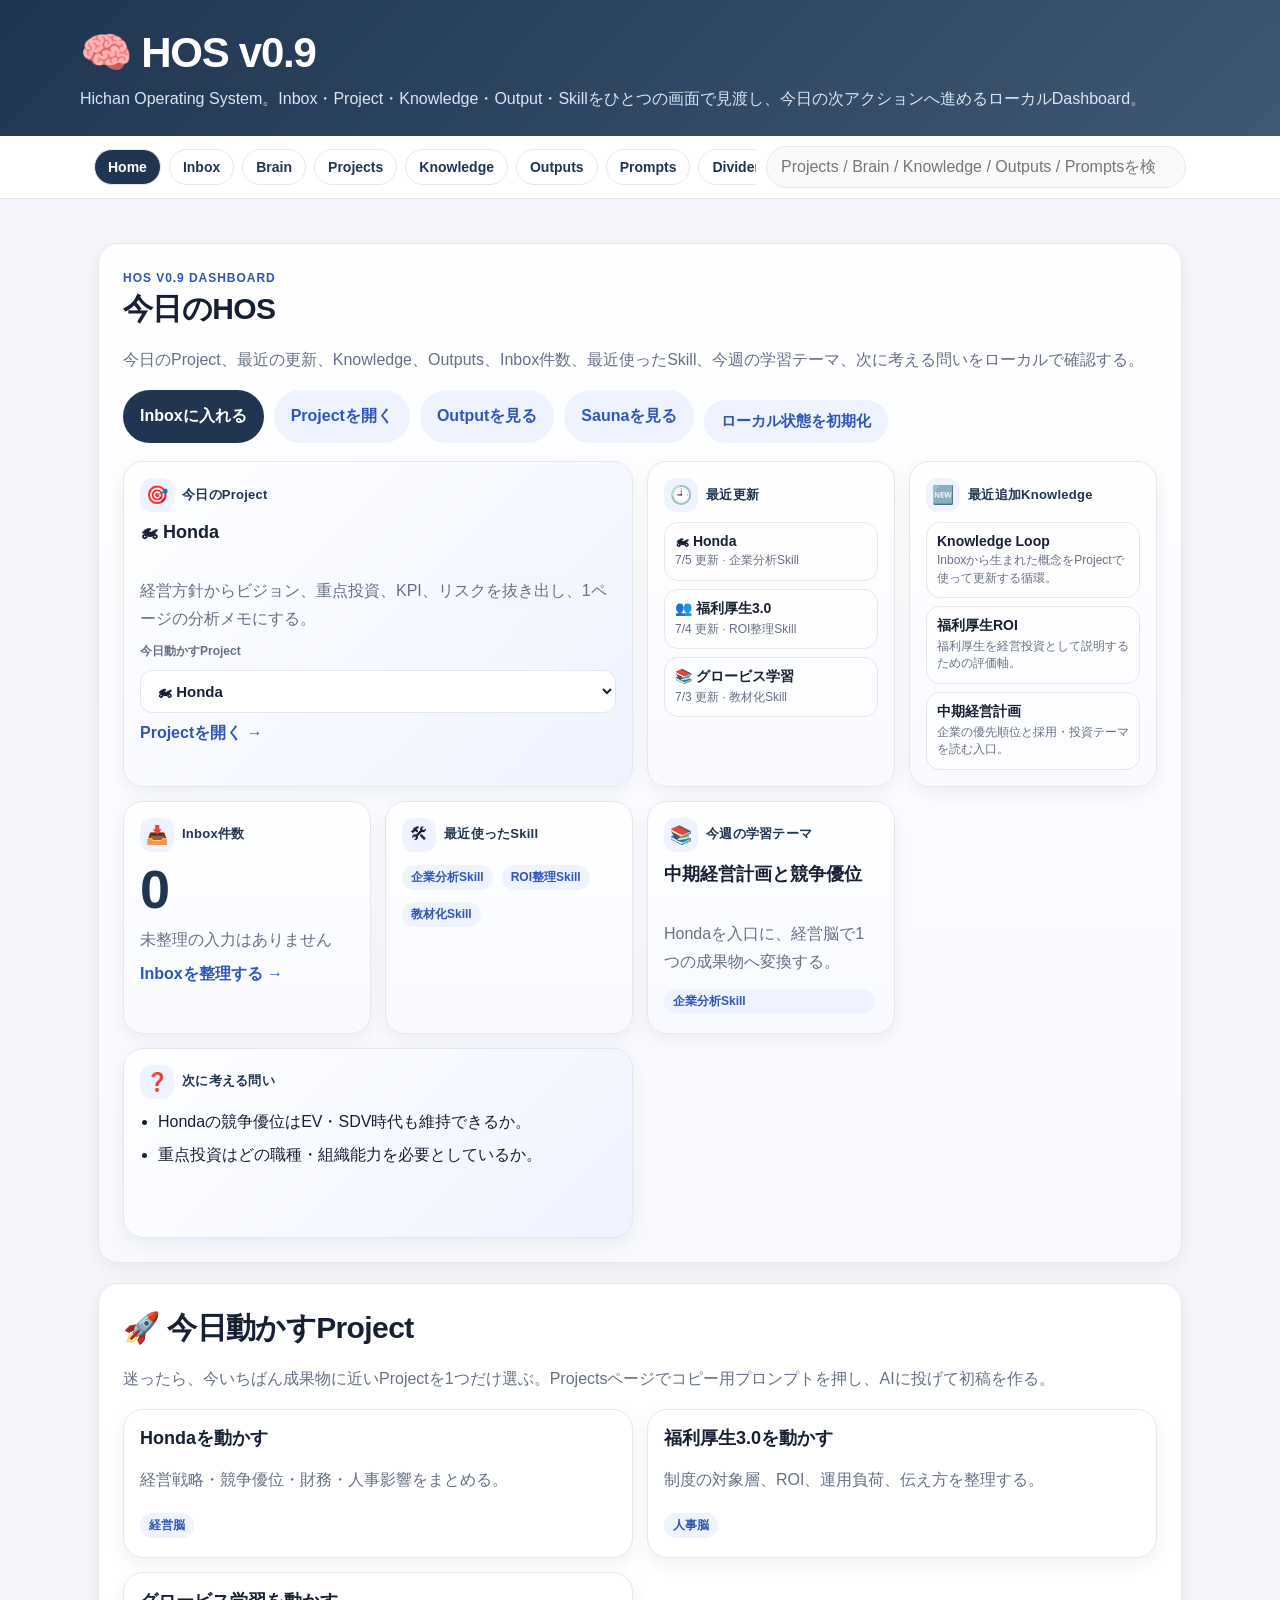
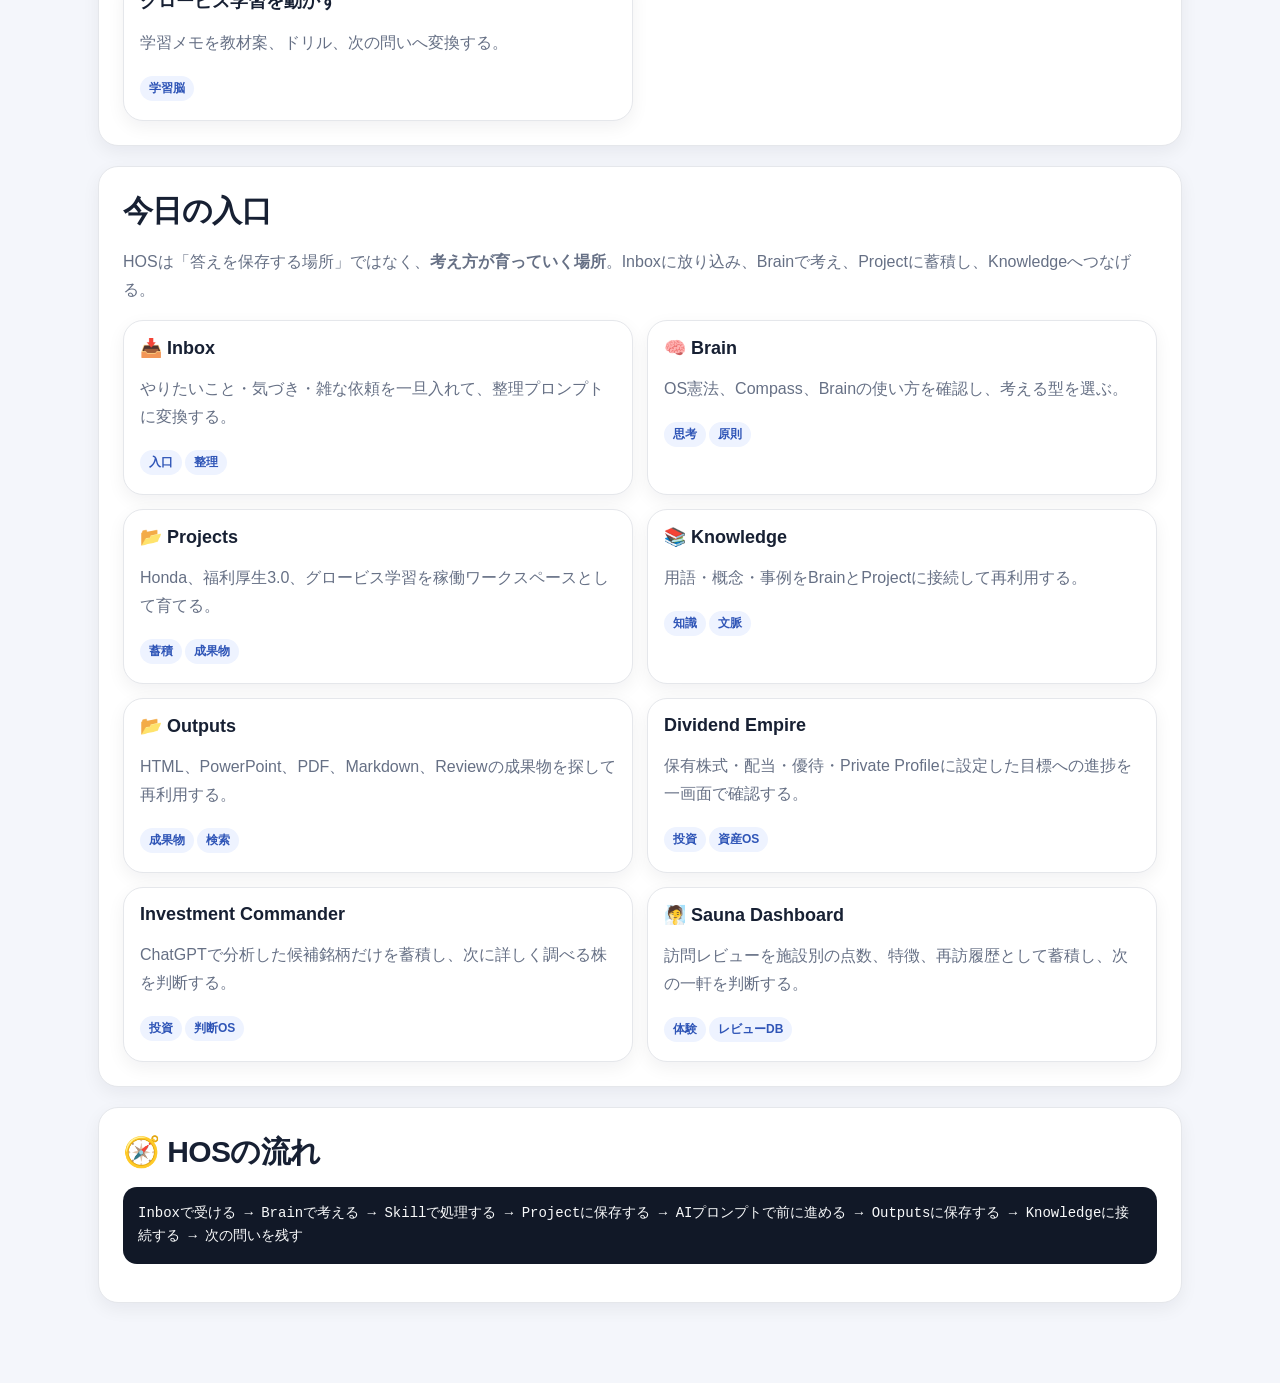
==== commit 489f9d95: "Normalize HOS public privacy and notification sources" ====
--- a/index.html
+++ b/index.html
@@ -13,4 +13,4 @@
 <section class="dash-card widget questions" id="widget-next-questions"><div class="widget-head"><span>❓</span><p>次に考える問い</p></div><ul id="nextQuestions"></ul></section>
 </div></section>
 <section class="section" id="dashboard-projects"><h2>🚀 今日動かすProject</h2><p>迷ったら、今いちばん成果物に近いProjectを1つだけ選ぶ。Projectsページでコピー用プロンプトを押し、AIに投げて初稿を作る。</p><div class="grid"><a class="card" href="projects.html#honda"><h3>Hondaを動かす</h3><p>経営戦略・競争優位・財務・人事影響をまとめる。</p><span class="badge">経営脳</span></a><a class="card" href="projects.html#benefits"><h3>福利厚生3.0を動かす</h3><p>制度の対象層、ROI、運用負荷、伝え方を整理する。</p><span class="badge">人事脳</span></a><a class="card" href="projects.html#globis"><h3>グロービス学習を動かす</h3><p>学習メモを教材案、ドリル、次の問いへ変換する。</p><span class="badge">学習脳</span></a></div></section>
-<section class="hero" id="home-entry"><h2>今日の入口</h2><p>HOSは「答えを保存する場所」ではなく、<b>考え方が育っていく場所</b>。Inboxに放り込み、Brainで考え、Projectに蓄積し、Knowledgeへつなげる。</p><div class="grid"><a class="card" href="inbox.html"><h3>📥 Inbox</h3><p>やりたいこと・気づき・雑な依頼を一旦入れて、整理プロンプトに変換する。</p><span class="badge">入口</span><span class="badge">整理</span></a><a class="card" href="brain.html"><h3>🧠 Brain</h3><p>OS憲法、Compass、Brainの使い方を確認し、考える型を選ぶ。</p><span class="badge">思考</span><span class="badge">原則</span></a><a class="card" href="projects.html"><h3>📂 Projects</h3><p>Honda、福利厚生3.0、グロービス学習を稼働ワークスペースとして育てる。</p><span class="badge">蓄積</span><span class="badge">成果物</span></a><a class="card" href="knowledge.html"><h3>📚 Knowledge</h3><p>用語・概念・事例をBrainとProjectに接続して再利用する。</p><span class="badge">知識</span><span class="badge">文脈</span></a><a class="card" href="outputs.html"><h3>📂 Outputs</h3><p>HTML、PowerPoint、PDF、Markdown、Reviewの成果物を探して再利用する。</p><span class="badge">成果物</span><span class="badge">検索</span></a><a class="card" href="dividend.html"><h3>Dividend Empire</h3><p>保有株式・配当・優待・2億円目標までの進捗を一画面で確認する。</p><span class="badge">投資</span><span class="badge">資産OS</span></a><a class="card" href="investment.html"><h3>Investment Commander</h3><p>ChatGPTで分析した候補銘柄だけを蓄積し、次に詳しく調べる株を判断する。</p><span class="badge">投資</span><span class="badge">判断OS</span></a><a class="card" href="sauna.html"><h3>🧖 Sauna Dashboard</h3><p>訪問レビューを施設別の点数、特徴、再訪履歴として蓄積し、次の一軒を判断する。</p><span class="badge">体験</span><span class="badge">レビューDB</span></a></div></section><section class="section"><h2>🧭 HOSの流れ</h2><pre>Inboxで受ける → Brainで考える → Skillで処理する → Projectに保存する → AIプロンプトで前に進める → Outputsに保存する → Knowledgeに接続する → 次の問いを残す</pre></section></main><script src="script.js"></script></body></html>+<section class="hero" id="home-entry"><h2>今日の入口</h2><p>HOSは「答えを保存する場所」ではなく、<b>考え方が育っていく場所</b>。Inboxに放り込み、Brainで考え、Projectに蓄積し、Knowledgeへつなげる。</p><div class="grid"><a class="card" href="inbox.html"><h3>📥 Inbox</h3><p>やりたいこと・気づき・雑な依頼を一旦入れて、整理プロンプトに変換する。</p><span class="badge">入口</span><span class="badge">整理</span></a><a class="card" href="brain.html"><h3>🧠 Brain</h3><p>OS憲法、Compass、Brainの使い方を確認し、考える型を選ぶ。</p><span class="badge">思考</span><span class="badge">原則</span></a><a class="card" href="projects.html"><h3>📂 Projects</h3><p>Honda、福利厚生3.0、グロービス学習を稼働ワークスペースとして育てる。</p><span class="badge">蓄積</span><span class="badge">成果物</span></a><a class="card" href="knowledge.html"><h3>📚 Knowledge</h3><p>用語・概念・事例をBrainとProjectに接続して再利用する。</p><span class="badge">知識</span><span class="badge">文脈</span></a><a class="card" href="outputs.html"><h3>📂 Outputs</h3><p>HTML、PowerPoint、PDF、Markdown、Reviewの成果物を探して再利用する。</p><span class="badge">成果物</span><span class="badge">検索</span></a><a class="card" href="dividend.html"><h3>Dividend Empire</h3><p>保有株式・配当・優待・Private Profileに設定した目標への進捗を一画面で確認する。</p><span class="badge">投資</span><span class="badge">資産OS</span></a><a class="card" href="investment.html"><h3>Investment Commander</h3><p>ChatGPTで分析した候補銘柄だけを蓄積し、次に詳しく調べる株を判断する。</p><span class="badge">投資</span><span class="badge">判断OS</span></a><a class="card" href="sauna.html"><h3>🧖 Sauna Dashboard</h3><p>訪問レビューを施設別の点数、特徴、再訪履歴として蓄積し、次の一軒を判断する。</p><span class="badge">体験</span><span class="badge">レビューDB</span></a></div></section><section class="section"><h2>🧭 HOSの流れ</h2><pre>Inboxで受ける → Brainで考える → Skillで処理する → Projectに保存する → AIプロンプトで前に進める → Outputsに保存する → Knowledgeに接続する → 次の問いを残す</pre></section></main><script src="script.js"></script></body></html>
